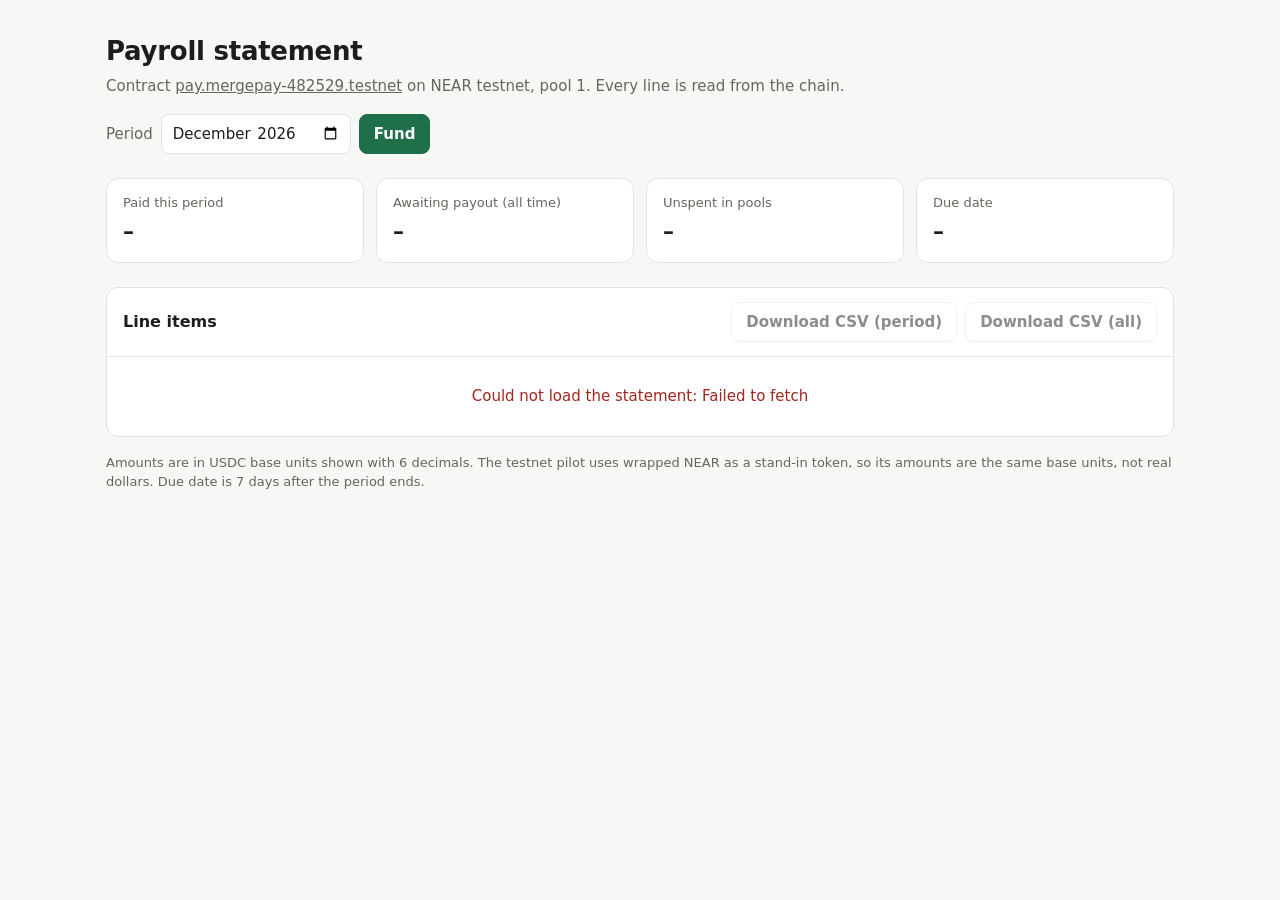
==== docs/index.html @ 10b09b93 "feat: payroll statement page and bookkeeper CSV export Static page in docs/ reads contract events (N" ====
<!doctype html>
<html lang="en">
<head>
<meta charset="utf-8">
<meta name="viewport" content="width=device-width, initial-scale=1">
<title>MergePay Statement</title>
<meta name="description" content="Payroll statement for MergePay on NEAR: every funding, award, payout and refund, read from the chain.">
<style>
  :root {
    --bg: #f7f7f5; --surface: #ffffff; --text: #1d1d1b; --muted: #66665f; --line: #e3e3de;
    --accent: #1f6f4a; --accent-ink: #ffffff; --paid: #1f6f4a; --pending: #8a5a00; --funded: #2b5ea7; --refunded: #6b4fa0;
    --paid-bg: #e4f2ea; --pending-bg: #fbf0d9; --funded-bg: #e3ecf8; --refunded-bg: #eee8f7; --error: #a3261d;
  }
  @media (prefers-color-scheme: dark) {
    :root:not([data-theme="light"]) {
      --bg: #141413; --surface: #1d1d1b; --text: #ededea; --muted: #a3a39b; --line: #33332f;
      --accent: #5cc08d; --accent-ink: #0d1f15; --paid: #6fd19d; --pending: #f0c060; --funded: #84aef0; --refunded: #b9a1e6;
      --paid-bg: #183026; --pending-bg: #352a12; --funded-bg: #1a2638; --refunded-bg: #29213a; --error: #f08a80;
    }
  }
  * { box-sizing: border-box; }
  body { margin: 0; background: var(--bg); color: var(--text); font: 15px/1.5 system-ui, -apple-system, "Segoe UI", sans-serif; }
  main { max-width: 1100px; margin: 0 auto; padding: 32px 16px 64px; }
  header { display: flex; flex-wrap: wrap; gap: 16px; align-items: flex-end; justify-content: space-between; margin-bottom: 24px; }
  h1 { font-size: 26px; margin: 0 0 4px; letter-spacing: -0.01em; }
  .sub { color: var(--muted); margin: 0; overflow-wrap: anywhere; }
  .sub a { color: inherit; }
  .controls { display: flex; flex-wrap: wrap; gap: 8px; align-items: center; }
  label.period { display: flex; gap: 8px; align-items: center; color: var(--muted); }
  input[type="month"] { font: inherit; padding: 7px 10px; border: 1px solid var(--line); border-radius: 8px; background: var(--surface); color: var(--text); }
  button { font: inherit; font-weight: 600; padding: 8px 14px; border-radius: 8px; border: 1px solid var(--line); background: var(--surface); color: var(--text); cursor: pointer; }
  button.primary { background: var(--accent); color: var(--accent-ink); border-color: var(--accent); }
  button:disabled { opacity: 0.5; cursor: default; }
  button:focus-visible, input:focus-visible, a:focus-visible { outline: 2px solid var(--accent); outline-offset: 2px; }
  .tiles { display: grid; grid-template-columns: repeat(auto-fit, minmax(170px, 1fr)); gap: 12px; margin-bottom: 24px; }
  .tile { background: var(--surface); border: 1px solid var(--line); border-radius: 12px; padding: 14px 16px; }
  .tile .k { color: var(--muted); font-size: 13px; }
  .tile .v { font-size: 22px; font-weight: 650; font-variant-numeric: tabular-nums; margin-top: 2px; overflow-wrap: anywhere; }
  .tile .v small { font-size: 13px; font-weight: 500; color: var(--muted); }
  .card { background: var(--surface); border: 1px solid var(--line); border-radius: 12px; overflow: hidden; }
  .card-head { display: flex; flex-wrap: wrap; gap: 8px; justify-content: space-between; align-items: center; padding: 14px 16px; border-bottom: 1px solid var(--line); }
  .card-head h2 { font-size: 16px; margin: 0; }
  .scroll { overflow-x: auto; }
  table { width: 100%; border-collapse: collapse; font-variant-numeric: tabular-nums; }
  th, td { text-align: left; padding: 10px 16px; border-bottom: 1px solid var(--line); white-space: nowrap; }
  th { font-size: 12px; text-transform: uppercase; letter-spacing: 0.04em; color: var(--muted); font-weight: 600; }
  td.num, th.num { text-align: right; }
  tbody tr:last-child td { border-bottom: 0; }
  tfoot td { font-weight: 650; border-top: 1px solid var(--line); border-bottom: 0; }
  td a { color: var(--text); }
  .badge { display: inline-block; padding: 2px 10px; border-radius: 999px; font-size: 12px; font-weight: 650; }
  .Paid { color: var(--paid); background: var(--paid-bg); }
  .Pending { color: var(--pending); background: var(--pending-bg); }
  .Funded { color: var(--funded); background: var(--funded-bg); }
  .Refunded { color: var(--refunded); background: var(--refunded-bg); }
  .empty, .status { padding: 28px 16px; color: var(--muted); text-align: center; }
  .status.error { color: var(--error); }
  .note { color: var(--muted); font-size: 13px; margin-top: 16px; }
  dialog { border: 1px solid var(--line); border-radius: 12px; background: var(--surface); color: var(--text); max-width: 640px; width: calc(100% - 32px); padding: 20px; }
  dialog::backdrop { background: rgb(0 0 0 / 0.4); }
  dialog h2 { margin-top: 0; font-size: 18px; }
  pre { background: var(--bg); border: 1px solid var(--line); border-radius: 8px; padding: 12px; overflow-x: auto; font-size: 13px; white-space: pre-wrap; word-break: break-all; }
  .sr-only { position: absolute; width: 1px; height: 1px; overflow: hidden; clip: rect(0 0 0 0); white-space: nowrap; }
</style>
</head>
<body>
<main>
  <header>
    <div>
      <h1>Payroll statement</h1>
      <p class="sub">Contract <a id="contract-link" href="#"></a> on NEAR <span id="network"></span><span id="pool-note"></span>. Every line is read from the chain.</p>
    </div>
    <div class="controls">
      <label class="period">Period <input type="month" id="period" required></label>
      <button class="primary" id="fund" type="button">Fund</button>
    </div>
  </header>

  <section class="tiles" aria-label="Totals for the period">
    <div class="tile"><div class="k">Paid this period</div><div class="v" id="t-paid">–</div></div>
    <div class="tile"><div class="k">Awaiting payout (all time)</div><div class="v" id="t-pending">–</div></div>
    <div class="tile"><div class="k">Unspent in pools</div><div class="v" id="t-pools">–</div></div>
    <div class="tile"><div class="k">Due date</div><div class="v" id="t-due">–</div></div>
  </section>

  <section class="card" aria-labelledby="lines-title">
    <div class="card-head">
      <h2 id="lines-title">Line items</h2>
      <div class="controls">
        <button id="csv-period" type="button" disabled>Download CSV (period)</button>
        <button id="csv-all" type="button" disabled>Download CSV (all)</button>
      </div>
    </div>
    <div id="status" class="status" role="status" aria-live="polite">Loading…</div>
    <div class="scroll"><table id="table" hidden>
      <thead><tr>
        <th>Date (UTC)</th><th>Pull request</th><th>Contributor</th><th>Label</th>
        <th class="num">Rate (USD)</th><th class="num">Amount (USDC)</th><th>Status</th><th>Transaction</th>
      </tr></thead>
      <tbody id="rows"></tbody>
      <tfoot><tr><td colspan="5">Total paid in period</td><td class="num" id="foot-total"></td><td colspan="2"></td></tr></tfoot>
    </table></div>
  </section>

  <p class="note">Amounts are in USDC base units shown with 6 decimals. The testnet pilot uses wrapped NEAR as a stand-in token,
    so its amounts are the same base units, not real dollars. Due date is 7 days after the period ends.</p>
</main>

<dialog id="fund-dialog" aria-labelledby="fund-title">
  <h2 id="fund-title">Fund a pool</h2>
  <p>Send USDC to the contract with the pool id as the message. Paying from another chain or token through 1Click is not built yet.</p>
  <pre id="fund-cmd"></pre>
  <p class="note">To open a new pool for another repository, put the pool terms JSON in <code>msg</code> instead of the pool id. See the README.</p>
  <form method="dialog"><button type="submit">Close</button></form>
</dialog>

<script type="module">
import { buildRows, eventsFromOutcomes, formatAmount, statement, toCsv } from './ledger.mjs';

const params = new URLSearchParams(location.search);
const contract = params.get('contract') || 'pay.mergepay-482529.testnet';
const network = contract.endsWith('.testnet') ? 'testnet' : 'mainnet';
const API = network === 'testnet' ? 'https://api-testnet.nearblocks.io/v3' : 'https://api.nearblocks.io/v3';
const RPC = network === 'testnet' ? 'https://rpc.testnet.near.org' : 'https://rpc.mainnet.near.org';
const EXPLORER = network === 'testnet' ? 'https://testnet.nearblocks.io/txns/' : 'https://nearblocks.io/txns/';
const USDC = network === 'testnet' ? 'wrap.testnet' : '17208628f84f5d6ad33f0da3bbbeb27ffcb398eac501a31bd6ad2011e36133a1';
const FINAL_AFTER_MS = 10 * 60 * 1000; // a transaction this old is final and fully indexed, so it is safe to cache
const DEMO = 'pay.mergepay-482529.testnet';
// Pool 0 on the demo contract was a smoke test with made-up GitHub ids that belong to unrelated real people.
const poolFilter = (params.get('pools') ?? (contract === DEMO ? '1' : '')).split(',').filter(Boolean).map(Number);
const inPools = (e) => poolFilter.length === 0 || !('pool_id' in e.data) || poolFilter.includes(e.data.pool_id);

const $ = (id) => document.getElementById(id);
const cache = {
  get(k) { try { return JSON.parse(localStorage.getItem(k)); } catch { return null; } },
  set(k, v) { try { localStorage.setItem(k, JSON.stringify(v)); } catch { /* storage full or blocked: just refetch next time */ } },
};
const sleep = (ms) => new Promise((r) => setTimeout(r, ms));
const say = (text, isError = false) => { $('status').hidden = false; $('status').textContent = text; $('status').classList.toggle('error', isError); };

async function getJson(url, tries = 6) {
  for (let i = 0; i < tries; i++) {
    const res = await fetch(url);
    if (res.status === 429) { say(`The block explorer is rate limiting us, waiting… (${i + 1}/${tries})`); await sleep(12000); continue; }
    if (!res.ok) throw new Error(`${url} returned ${res.status}`);
    return res.json();
  }
  throw new Error('The block explorer kept rate limiting. Try again in a minute.');
}

// The explorer only lists which transactions touched the contract (one call per 100 receipts, it rate limits hard);
// the logs come from NEAR RPC, which finds a transaction by hash alone.
async function receiptIndex() {
  const txs = new Map(); // hash -> earliest block timestamp
  const times = {}; // receipt id -> block timestamp
  let next = '';
  do {
    say('Listing contract activity…');
    const page = await getJson(`${API}/accounts/${contract}/receipts?limit=100${next ? `&next=${encodeURIComponent(next)}` : ''}`);
    for (const r of page.data ?? []) {
      const ts = r.block?.block_timestamp ?? r.included_in_block_timestamp;
      times[r.receipt_id] = ts;
      if (!txs.has(r.transaction_hash) || BigInt(ts) < BigInt(txs.get(r.transaction_hash))) txs.set(r.transaction_hash, ts);
    }
    next = page.meta?.next_page ?? '';
  } while (next);
  return { txs, times };
}

async function rpc(method, params) {
  const res = await fetch(RPC, { method: 'POST', headers: { 'Content-Type': 'application/json' },
    body: JSON.stringify({ jsonrpc: '2.0', id: 1, method, params }) }).then((r) => r.json());
  if (res.error) throw new Error(`RPC ${method}: ${res.error.cause?.name ?? res.error.message}`);
  return res.result;
}

async function loadEvents() {
  const { txs, times } = await receiptIndex();
  const events = [];
  let done = 0;
  // a few at a time keeps public RPC happy
  const work = [...txs];
  const worker = async () => {
    for (let item = work.shift(); item; item = work.shift()) {
      const [hash, ts] = item;
      const key = `mergepay:${network}:tx:${hash}`;
      let found = cache.get(key);
      if (!found) {
        const tx = await rpc('tx', { tx_hash: hash, sender_account_id: contract, wait_until: 'FINAL' });
        found = eventsFromOutcomes(tx.receipts_outcome, contract, hash, times, ts);
        if (Date.now() - Number(BigInt(ts) / 1_000_000n) > FINAL_AFTER_MS) cache.set(key, found);
      }
      events.push(...found);
      say(`Reading transactions… ${++done} of ${txs.size}`);
    }
  };
  await Promise.all([worker(), worker(), worker(), worker()]);
  return events;
}

async function github(path) {
  const key = `mergepay:gh:${path}`;
  const hit = cache.get(key);
  if (hit) return hit;
  const res = await fetch(`https://api.github.com${path}`);
  if (!res.ok) return null; // unauthenticated limit is 60 an hour; names just fall back to ids
  const body = await res.json();
  cache.set(key, body);
  return body;
}

async function githubNames(events) {
  const names = { repos: {}, users: {}, labels: {} };
  const poolRepo = {};
  for (const e of events) if (e.event === 'funded' && e.data.terms) poolRepo[e.data.pool_id] = String(e.data.terms.repo_id);
  for (const id of new Set(Object.values(poolRepo))) {
    const repo = await github(`/repositories/${id}`);
    if (repo) names.repos[id] = repo.full_name;
  }
  for (const e of events.filter((x) => x.event === 'award')) {
    const { pool_id, pr, github_id } = e.data;
    if (!(github_id in names.users)) {
      const user = await github(`/user/${github_id}`);
      if (user) names.users[github_id] = user.login;
    }
    const repo = names.repos[poolRepo[pool_id]];
    if (repo) {
      const issue = await github(`/repos/${repo}/issues/${pr}`);
      const label = issue?.labels?.map((l) => l.name).find((n) => n.startsWith('pay:'));
      if (label) names.labels[`${pool_id}:${pr}`] = label;
    }
  }
  return names;
}

async function unspentInPools(events) {
  const ids = [...new Set(events.filter((e) => e.event === 'funded').map((e) => e.data.pool_id))];
  let total = 0n;
  for (const pool_id of ids) {
    const res = await rpc('query', { request_type: 'call_function', finality: 'final', account_id: contract,
      method_name: 'get_pool', args_base64: btoa(JSON.stringify({ pool_id })) });
    const pool = JSON.parse(new TextDecoder().decode(new Uint8Array(res.result)));
    if (pool) total += BigInt(pool.balance);
  }
  return total;
}

function cellLink(href, text) {
  const td = document.createElement('td');
  if (href) { const a = document.createElement('a'); a.href = href; a.textContent = text; a.rel = 'noopener'; a.target = '_blank'; td.append(a); }
  else td.textContent = text;
  return td;
}
function cell(text, cls) { const td = document.createElement('td'); td.textContent = text; if (cls) td.className = cls; return td; }

function download(name, rows) {
  const blob = new Blob(['﻿', toCsv(rows)], { type: 'text/csv;charset=utf-8' }); // BOM so Excel reads UTF-8
  const a = Object.assign(document.createElement('a'), { href: URL.createObjectURL(blob), download: name });
  a.click();
  setTimeout(() => URL.revokeObjectURL(a.href), 1000);
}

function render(rows, period) {
  const { lines, totalPaid } = statement(rows, period);
  const pending = rows.filter((r) => r.status === 'Pending').reduce((s, r) => s + BigInt(r.amount_usdc.replace('.', '')), 0n);
  $('t-paid').textContent = totalPaid;
  $('t-pending').textContent = formatAmount(pending);
  $('foot-total').textContent = totalPaid;
  const [y, m] = period.split('-').map(Number);
  $('t-due').textContent = new Date(Date.UTC(y, m, 7)).toISOString().slice(0, 10);

  const body = $('rows');
  body.replaceChildren();
  for (const r of [...lines].reverse()) {
    const tr = document.createElement('tr');
    const status = document.createElement('td');
    status.append(Object.assign(document.createElement('span'), { className: `badge ${r.status}`, textContent: r.status }));
    const lastTx = r.explorer_url.split('/').pop();
    tr.append(
      cell(r.date_utc.replace('T', ' ').replace('Z', '')),
      cellLink(r.pr_url, r.pr_number ? `${r.repo} #${r.pr_number}` : r.repo || '–'),
      cellLink(r.contributor_github ? `https://github.com/${r.contributor_github}` : '', r.contributor_github || r.contributor_near_account || '–'),
      cell(r.label || '–'),
      cell(r.rate_usd || '–', 'num'),
      cell(r.amount_usdc, 'num'),
      status,
      cellLink(r.explorer_url, `${lastTx.slice(0, 8)}…`),
    );
    body.append(tr);
  }
  $('table').hidden = lines.length === 0;
  if (lines.length === 0) say('No payments in this period.'); else $('status').hidden = true;
  $('csv-period').onclick = () => download(`mergepay-${period}.csv`, lines);
  $('csv-all').onclick = () => download('mergepay-all.csv', rows);
  $('csv-period').disabled = $('csv-all').disabled = false;
}

$('contract-link').textContent = contract;
$('contract-link').href = `${EXPLORER.replace('/txns/', '/address/')}${contract}`;
$('network').textContent = network;
if (poolFilter.length) $('pool-note').textContent = `, pool ${poolFilter.join(', ')}`;
$('period').value = params.get('period') || new Date().toISOString().slice(0, 7);

let rows = [];
let pools = [];
$('period').addEventListener('change', () => {
  if (!/^\d{4}-\d{2}$/.test($('period').value)) return;
  const url = new URL(location.href);
  url.searchParams.set('period', $('period').value);
  history.replaceState(null, '', url);
  render(rows, $('period').value);
});
$('fund').addEventListener('click', () => {
  const pool = pools.at(-1) ?? 0;
  $('fund-cmd').textContent = `near contract call-function as-transaction ${USDC} ft_transfer_call \\
  json-args '{"receiver_id":"${contract}","amount":"<base units>","msg":"${pool}"}' \\
  prepaid-gas '100 Tgas' attached-deposit '1 yoctoNEAR' \\
  sign-as <your account> network-config ${network} sign-with-keychain send`;
  $('fund-dialog').showModal();
});

try {
  const events = (await loadEvents()).filter(inPools);
  pools = [...new Set(events.filter((e) => e.event === 'funded').map((e) => e.data.pool_id))].sort((a, b) => a - b);
  say('Looking up GitHub names…');
  rows = buildRows(events, { explorer: EXPLORER, names: await githubNames(events) });
  render(rows, $('period').value);
  $('t-pools').textContent = formatAmount(await unspentInPools(events));
} catch (err) {
  say(`Could not load the statement: ${err.message}`, true);
}
</script>
</body>
</html>
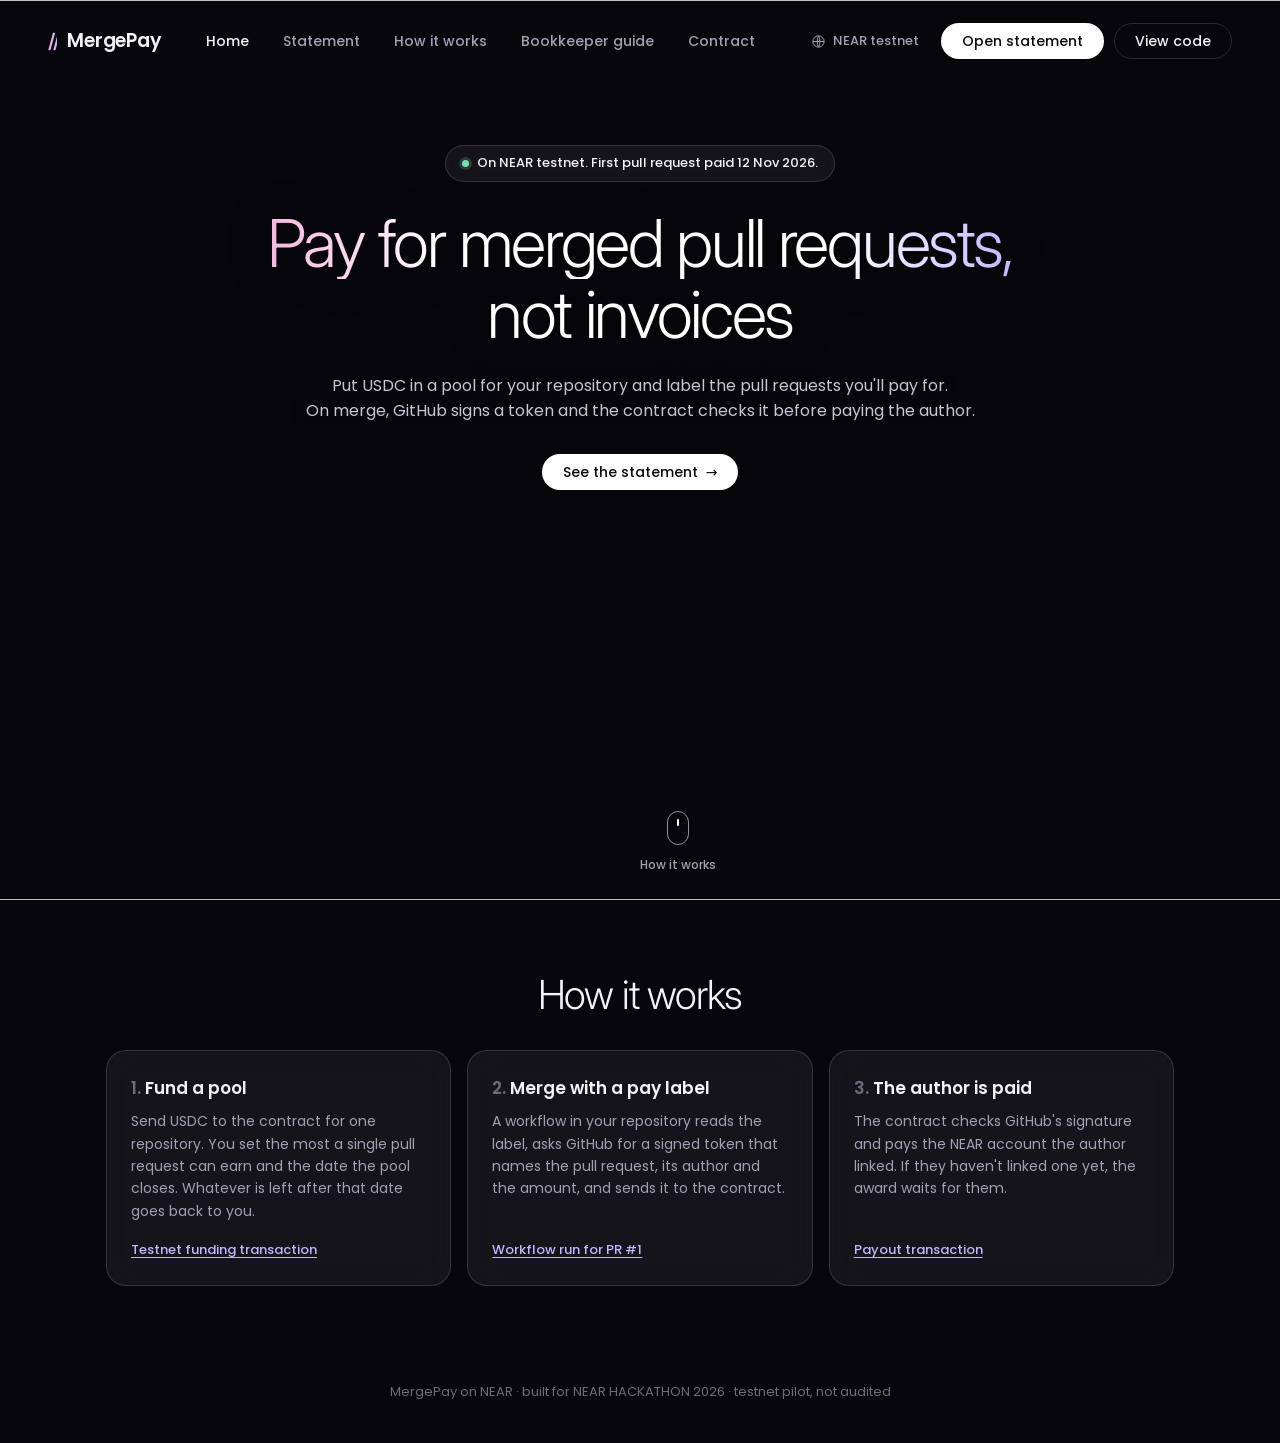
==== commit 6864877a: "feat: landing page and night-globe design across the site New landing hero (spinning globe video ove" ====
--- a/docs/index.html
+++ b/docs/index.html
@@ -3,332 +3,134 @@
 <head>
 <meta charset="utf-8">
 <meta name="viewport" content="width=device-width, initial-scale=1">
-<title>MergePay Statement</title>
-<meta name="description" content="Payroll statement for MergePay on NEAR: every funding, award, payout and refund, read from the chain.">
+<title>MergePay on NEAR</title>
+<meta name="description" content="Pay developers for every merged pull request. GitHub signs the merge, a NEAR contract checks the signature and releases USDC.">
+<link rel="preconnect" href="https://fonts.googleapis.com">
+<link rel="preconnect" href="https://fonts.gstatic.com" crossorigin>
+<link href="https://fonts.googleapis.com/css2?family=Inter:opsz,wght@14..32,300..600&family=Poppins:wght@400;500;600&display=swap" rel="stylesheet">
+<link rel="preload" as="image" href="https://d2ol7oe51mr4n9.cloudfront.net/user_38xzZboKViGWJOttwIXH07lWA1P/f1631235-0a76-464d-8f1d-2c4b48a997d5.jpg">
+<link rel="stylesheet" href="site.css">
 <style>
-  :root {
-    --bg: #f7f7f5; --surface: #ffffff; --text: #1d1d1b; --muted: #66665f; --line: #e3e3de;
-    --accent: #1f6f4a; --accent-ink: #ffffff; --paid: #1f6f4a; --pending: #8a5a00; --funded: #2b5ea7; --refunded: #6b4fa0;
-    --paid-bg: #e4f2ea; --pending-bg: #fbf0d9; --funded-bg: #e3ecf8; --refunded-bg: #eee8f7; --error: #a3261d;
+  .hero { position: relative; min-height: 100svh; overflow: hidden; display: flex; flex-direction: column; isolation: isolate; }
+
+  /* Both media layers sit on one plate with the source's aspect ratio, sized to cover the hero and
+     anchored to the bottom, so the still, the video and the tags always share geometry. */
+  .plate { position: absolute; z-index: -1; left: 50%; bottom: 0; transform: translateX(-50%);
+    width: max(100vw, calc(100svh * 1672 / 941)); aspect-ratio: 1672 / 941; }
+  .plate img, .plate video { position: absolute; inset: 0; width: 100%; height: 100%; object-fit: fill; display: block; }
+  .plate video { opacity: 0; transition: opacity 1.2s ease; }
+  .plate video.ready { opacity: 1; }
+  @media (min-aspect-ratio: 21 / 9) {
+    .plate { -webkit-mask-image: linear-gradient(90deg, transparent, #000 12%, #000 88%, transparent);
+      mask-image: linear-gradient(90deg, transparent, #000 12%, #000 88%, transparent); }
   }
-  @media (prefers-color-scheme: dark) {
-    :root:not([data-theme="light"]) {
-      --bg: #141413; --surface: #1d1d1b; --text: #ededea; --muted: #a3a39b; --line: #33332f;
-      --accent: #5cc08d; --accent-ink: #0d1f15; --paid: #6fd19d; --pending: #f0c060; --funded: #84aef0; --refunded: #b9a1e6;
-      --paid-bg: #183026; --pending-bg: #352a12; --funded-bg: #1a2638; --refunded-bg: #29213a; --error: #f08a80;
-    }
+  @media (max-width: 640px) {
+    .plate { -webkit-mask-image: linear-gradient(180deg, transparent 18%, #000 42%);
+      mask-image: linear-gradient(180deg, transparent 18%, #000 42%); }
   }
-  * { box-sizing: border-box; }
-  body { margin: 0; background: var(--bg); color: var(--text); font: 15px/1.5 system-ui, -apple-system, "Segoe UI", sans-serif; }
-  main { max-width: 1100px; margin: 0 auto; padding: 32px 16px 64px; }
-  header { display: flex; flex-wrap: wrap; gap: 16px; align-items: flex-end; justify-content: space-between; margin-bottom: 24px; }
-  h1 { font-size: 26px; margin: 0 0 4px; letter-spacing: -0.01em; }
-  .sub { color: var(--muted); margin: 0; overflow-wrap: anywhere; }
-  .sub a { color: inherit; }
-  .controls { display: flex; flex-wrap: wrap; gap: 8px; align-items: center; }
-  label.period { display: flex; gap: 8px; align-items: center; color: var(--muted); }
-  input[type="month"] { font: inherit; padding: 7px 10px; border: 1px solid var(--line); border-radius: 8px; background: var(--surface); color: var(--text); }
-  button { font: inherit; font-weight: 600; padding: 8px 14px; border-radius: 8px; border: 1px solid var(--line); background: var(--surface); color: var(--text); cursor: pointer; }
-  button.primary { background: var(--accent); color: var(--accent-ink); border-color: var(--accent); }
-  button:disabled { opacity: 0.5; cursor: default; }
-  button:focus-visible, input:focus-visible, a:focus-visible { outline: 2px solid var(--accent); outline-offset: 2px; }
-  .tiles { display: grid; grid-template-columns: repeat(auto-fit, minmax(170px, 1fr)); gap: 12px; margin-bottom: 24px; }
-  .tile { background: var(--surface); border: 1px solid var(--line); border-radius: 12px; padding: 14px 16px; }
-  .tile .k { color: var(--muted); font-size: 13px; }
-  .tile .v { font-size: 22px; font-weight: 650; font-variant-numeric: tabular-nums; margin-top: 2px; overflow-wrap: anywhere; }
-  .tile .v small { font-size: 13px; font-weight: 500; color: var(--muted); }
-  .card { background: var(--surface); border: 1px solid var(--line); border-radius: 12px; overflow: hidden; }
-  .card-head { display: flex; flex-wrap: wrap; gap: 8px; justify-content: space-between; align-items: center; padding: 14px 16px; border-bottom: 1px solid var(--line); }
-  .card-head h2 { font-size: 16px; margin: 0; }
-  .scroll { overflow-x: auto; }
-  table { width: 100%; border-collapse: collapse; font-variant-numeric: tabular-nums; }
-  th, td { text-align: left; padding: 10px 16px; border-bottom: 1px solid var(--line); white-space: nowrap; }
-  th { font-size: 12px; text-transform: uppercase; letter-spacing: 0.04em; color: var(--muted); font-weight: 600; }
-  td.num, th.num { text-align: right; }
-  tbody tr:last-child td { border-bottom: 0; }
-  tfoot td { font-weight: 650; border-top: 1px solid var(--line); border-bottom: 0; }
-  td a { color: var(--text); }
-  .badge { display: inline-block; padding: 2px 10px; border-radius: 999px; font-size: 12px; font-weight: 650; }
-  .Paid { color: var(--paid); background: var(--paid-bg); }
-  .Pending { color: var(--pending); background: var(--pending-bg); }
-  .Funded { color: var(--funded); background: var(--funded-bg); }
-  .Refunded { color: var(--refunded); background: var(--refunded-bg); }
-  .empty, .status { padding: 28px 16px; color: var(--muted); text-align: center; }
-  .status.error { color: var(--error); }
-  .note { color: var(--muted); font-size: 13px; margin-top: 16px; }
-  dialog { border: 1px solid var(--line); border-radius: 12px; background: var(--surface); color: var(--text); max-width: 640px; width: calc(100% - 32px); padding: 20px; }
-  dialog::backdrop { background: rgb(0 0 0 / 0.4); }
-  dialog h2 { margin-top: 0; font-size: 18px; }
-  pre { background: var(--bg); border: 1px solid var(--line); border-radius: 8px; padding: 12px; overflow-x: auto; font-size: 13px; white-space: pre-wrap; word-break: break-all; }
-  .sr-only { position: absolute; width: 1px; height: 1px; overflow: hidden; clip: rect(0 0 0 0); white-space: nowrap; }
+
+  .tag { position: absolute; display: flex; align-items: center; gap: 10px; padding: 7px 14px 7px 6px; border-radius: 999px; white-space: nowrap;
+    font-size: 12.5px; font-weight: 500; color: #e6e2f0; translate: -13px -50%; box-shadow: 0 10px 30px rgb(0 0 0 / 0.45); }
+  .tag i { width: 14px; height: 14px; border-radius: 50%; background: #fff; box-shadow: 0 0 0 4px rgb(255 255 255 / 0.15), 0 0 12px rgb(198 182 255 / 0.9); }
+  .tag-r { flex-direction: row-reverse; padding: 7px 6px 7px 14px; translate: calc(-100% + 13px) -50%; }
+
+  .center { flex: 1; display: flex; flex-direction: column; align-items: center; text-align: center; padding: clamp(28px, 7vh, 84px) 16px 0; }
+  .badge { display: inline-flex; align-items: center; gap: 8px; padding: 7px 16px; border-radius: 999px; font-size: 13px; font-weight: 500; color: var(--ink); margin-bottom: 26px; }
+  .badge .live { width: 7px; height: 7px; border-radius: 50%; background: var(--paid); box-shadow: 0 0 0 3px rgb(123 224 174 / 0.2); }
+  .lede { max-width: 780px; margin: 22px 0 30px; color: #c9c4d6; font-size: 16px; text-shadow: 0 1px 14px rgb(0 0 0 / 0.9), 0 0 4px rgb(0 0 0 / 0.8); }
+  .display { text-shadow: none; filter: drop-shadow(0 2px 18px rgb(0 0 0 / 0.55)); }
+  .lede span { display: block; }
+
+  .scroll-hint { position: absolute; left: 50%; bottom: 26px; transform: translateX(-50%); display: flex; flex-direction: column; align-items: center; gap: 10px; text-decoration: none; color: var(--muted); font-size: 12px; font-weight: 500; }
+  .scroll-hint:hover { color: var(--ink); }
+  .mouse { width: 22px; height: 34px; border: 1.5px solid rgb(255 255 255 / 0.55); border-radius: 12px; position: relative; }
+  .mouse::after { content: ""; position: absolute; left: 50%; top: 7px; width: 2px; height: 7px; margin-left: -1px; border-radius: 2px; background: #fff; }
+
+  /* Entrance: everything rises in over about 1.6s */
+  .rise { animation: rise 0.9s var(--ease) both; }
+  @keyframes rise { from { opacity: 0; transform: translateY(18px); } to { opacity: 1; transform: none; } }
+  .d1 { animation-delay: 0.1s; } .d2 { animation-delay: 0.25s; } .d3 { animation-delay: 0.4s; } .d4 { animation-delay: 0.55s; }
+  .d5 { animation-delay: 0.7s; } .d6 { animation-delay: 0.85s; } .d7 { animation-delay: 1s; }
+
+  .how { max-width: 1100px; margin: 0 auto; padding: 72px 16px 96px; }
+  .how h2 { font: 300 clamp(28px, 3.4vw, 40px)/1.15 var(--display); font-variation-settings: "opsz" 32; letter-spacing: -0.03em; margin: 0 0 32px; text-align: center; }
+  .steps { display: grid; grid-template-columns: repeat(auto-fit, minmax(240px, 1fr)); gap: 16px; list-style: none; margin: 0; padding: 0; }
+  .steps li { border-radius: 20px; padding: 24px; }
+  .steps { counter-reset: step; }
+  .steps li { display: flex; flex-direction: column; }
+  .steps h3 { font-size: 17px; font-weight: 600; margin: 0 0 8px; }
+  .steps h3::before { counter-increment: step; content: counter(step) ". "; color: var(--faint); }
+  .steps p { margin: 0 0 18px; color: var(--muted); font-size: 14px; flex: 1; }
+  .steps a { font-size: 13px; font-weight: 500; color: var(--lilac); text-underline-offset: 3px; }
+  footer { text-align: center; color: var(--faint); font-size: 13px; padding: 0 16px 40px; }
+
+  @media (max-width: 640px) { .lede span { display: inline; } }
+  /* the plate is cropped at the sides on narrower screens, which would cut the tags off */
+  @media (max-aspect-ratio: 3 / 2) { .tag { display: none; } }
+  @media (prefers-reduced-motion: reduce) { .rise { animation: none; } .plate video { display: none; } }
 </style>
 </head>
 <body>
-<main>
-  <header>
-    <div>
-      <h1>Payroll statement</h1>
-      <p class="sub">Contract <a id="contract-link" href="#"></a> on NEAR <span id="network"></span><span id="pool-note"></span>. Every line is read from the chain.</p>
+<section class="hero">
+  <div class="plate" aria-hidden="true">
+    <img src="https://d2ol7oe51mr4n9.cloudfront.net/user_38xzZboKViGWJOttwIXH07lWA1P/f1631235-0a76-464d-8f1d-2c4b48a997d5.jpg" alt="" width="1672" height="941" fetchpriority="high">
+    <video id="globe-video" muted loop playsinline preload="auto"></video>
+    <!-- tags hang off the light-line nodes in the artwork (plate percentages) and quote the real testnet run -->
+    <span class="tag glass rise d6" style="left:12.7%;top:43.9%"><i></i>PR #1 merged with pay:small</span>
+    <span class="tag tag-r glass rise d7" style="left:92%;top:45%"><i></i>Signature checked on-chain, 20 TGas</span>
+  </div>
+
+  <nav class="nav rise" aria-label="Main">
+    <a class="brand" href="./"><span class="brand-mark" aria-hidden="true">//</span>MergePay</a>
+    <ul class="nav-links">
+      <li><a href="./" aria-current="page">Home</a></li>
+      <li><a href="statement.html">Statement</a></li>
+      <li><a href="#how">How it works</a></li>
+      <li><a href="https://github.com/Mohamed-Aaftaab/MergePay#for-the-bookkeeper">Bookkeeper guide</a></li>
+      <li><a href="https://testnet.nearblocks.io/address/pay.mergepay-482529.testnet">Contract</a></li>
+    </ul>
+    <div class="nav-end">
+      <span class="chip-net"><svg viewBox="0 0 24 24" fill="none" stroke="currentColor" stroke-width="1.6" aria-hidden="true"><circle cx="12" cy="12" r="9"/><path d="M3 12h18M12 3c2.8 3 2.8 15 0 18M12 3c-2.8 3-2.8 15 0 18"/></svg>NEAR testnet</span>
+      <a class="pill pill-white" href="statement.html">Open statement</a>
+      <a class="pill pill-outline" href="https://github.com/Mohamed-Aaftaab/MergePay">View code</a>
     </div>
-    <div class="controls">
-      <label class="period">Period <input type="month" id="period" required></label>
-      <button class="primary" id="fund" type="button">Fund</button>
-    </div>
-  </header>
+  </nav>
 
-  <section class="tiles" aria-label="Totals for the period">
-    <div class="tile"><div class="k">Paid this period</div><div class="v" id="t-paid">–</div></div>
-    <div class="tile"><div class="k">Awaiting payout (all time)</div><div class="v" id="t-pending">–</div></div>
-    <div class="tile"><div class="k">Unspent in pools</div><div class="v" id="t-pools">–</div></div>
-    <div class="tile"><div class="k">Due date</div><div class="v" id="t-due">–</div></div>
-  </section>
+  <div class="center">
+    <span class="badge glass rise d1"><b class="live" aria-hidden="true"></b> On NEAR testnet. First pull request paid 12 Nov 2026.</span>
+    <h1 class="display">
+      <span class="line rise d2">Pay for merged pull requests,</span>
+      <span class="line rise d3">not invoices</span>
+    </h1>
+    <p class="lede rise d4"><span>Put USDC in a pool for your repository and label the pull requests you'll pay for.</span>
+      <span>On merge, GitHub signs a token and the contract checks it before paying the author.</span></p>
+    <a class="pill pill-white rise d5" href="statement.html">See the statement <span aria-hidden="true">→</span></a>
+  </div>
 
-  <section class="card" aria-labelledby="lines-title">
-    <div class="card-head">
-      <h2 id="lines-title">Line items</h2>
-      <div class="controls">
-        <button id="csv-period" type="button" disabled>Download CSV (period)</button>
-        <button id="csv-all" type="button" disabled>Download CSV (all)</button>
-      </div>
-    </div>
-    <div id="status" class="status" role="status" aria-live="polite">Loading…</div>
-    <div class="scroll"><table id="table" hidden>
-      <thead><tr>
-        <th>Date (UTC)</th><th>Pull request</th><th>Contributor</th><th>Label</th>
-        <th class="num">Rate (USD)</th><th class="num">Amount (USDC)</th><th>Status</th><th>Transaction</th>
-      </tr></thead>
-      <tbody id="rows"></tbody>
-      <tfoot><tr><td colspan="5">Total paid in period</td><td class="num" id="foot-total"></td><td colspan="2"></td></tr></tfoot>
-    </table></div>
-  </section>
+  <a class="scroll-hint rise d7" href="#how"><span class="mouse" aria-hidden="true"></span><span>How it works</span></a>
+</section>
 
-  <p class="note">Amounts are in USDC base units shown with 6 decimals. The testnet pilot uses wrapped NEAR as a stand-in token,
-    so its amounts are the same base units, not real dollars. Due date is 7 days after the period ends.</p>
-</main>
+<section class="how" id="how" aria-labelledby="how-title">
+  <h2 id="how-title">How it works</h2>
+  <ol class="steps">
+    <li class="glass"><h3>Fund a pool</h3><p>Send USDC to the contract for one repository. You set the most a single pull request can earn and the date the pool closes. Whatever is left after that date goes back to you.</p>
+      <a href="https://testnet.nearblocks.io/txns/ERE53i77N9xxnMEUoBXT7JMfT8DqbgsdCdKgFdDhdkvT">Testnet funding transaction</a></li>
+    <li class="glass"><h3>Merge with a pay label</h3><p>A workflow in your repository reads the label, asks GitHub for a signed token that names the pull request, its author and the amount, and sends it to the contract.</p>
+      <a href="https://github.com/Mohamed-Aaftaab/MergePay/actions/runs/43211106314">Workflow run for PR #1</a></li>
+    <li class="glass"><h3>The author is paid</h3><p>The contract checks GitHub's signature and pays the NEAR account the author linked. If they haven't linked one yet, the award waits for them.</p>
+      <a href="https://testnet.nearblocks.io/txns/fLg1irrCa4L5zJ93bJ9DYWuoxwfjMnSVtQCdGhUNGWz">Payout transaction</a></li>
+  </ol>
+</section>
+<footer>MergePay on NEAR · built for NEAR HACKATHON 2026 · testnet pilot, not audited</footer>
 
-<dialog id="fund-dialog" aria-labelledby="fund-title">
-  <h2 id="fund-title">Fund a pool</h2>
-  <p>Send USDC to the contract with the pool id as the message. Paying from another chain or token through 1Click is not built yet.</p>
-  <pre id="fund-cmd"></pre>
-  <p class="note">To open a new pool for another repository, put the pool terms JSON in <code>msg</code> instead of the pool id. See the README.</p>
-  <form method="dialog"><button type="submit">Close</button></form>
-</dialog>
-
-<script type="module">
-import { buildRows, eventsFromOutcomes, formatAmount, statement, toCsv } from './ledger.mjs';
-
-const params = new URLSearchParams(location.search);
-const contract = params.get('contract') || 'pay.mergepay-482529.testnet';
-const network = contract.endsWith('.testnet') ? 'testnet' : 'mainnet';
-const API = network === 'testnet' ? 'https://api-testnet.nearblocks.io/v3' : 'https://api.nearblocks.io/v3';
-const RPC = network === 'testnet' ? 'https://rpc.testnet.near.org' : 'https://rpc.mainnet.near.org';
-const EXPLORER = network === 'testnet' ? 'https://testnet.nearblocks.io/txns/' : 'https://nearblocks.io/txns/';
-const USDC = network === 'testnet' ? 'wrap.testnet' : '17208628f84f5d6ad33f0da3bbbeb27ffcb398eac501a31bd6ad2011e36133a1';
-const FINAL_AFTER_MS = 10 * 60 * 1000; // a transaction this old is final and fully indexed, so it is safe to cache
-const DEMO = 'pay.mergepay-482529.testnet';
-// Pool 0 on the demo contract was a smoke test with made-up GitHub ids that belong to unrelated real people.
-const poolFilter = (params.get('pools') ?? (contract === DEMO ? '1' : '')).split(',').filter(Boolean).map(Number);
-const inPools = (e) => poolFilter.length === 0 || !('pool_id' in e.data) || poolFilter.includes(e.data.pool_id);
-
-const $ = (id) => document.getElementById(id);
-const cache = {
-  get(k) { try { return JSON.parse(localStorage.getItem(k)); } catch { return null; } },
-  set(k, v) { try { localStorage.setItem(k, JSON.stringify(v)); } catch { /* storage full or blocked: just refetch next time */ } },
-};
-const sleep = (ms) => new Promise((r) => setTimeout(r, ms));
-const say = (text, isError = false) => { $('status').hidden = false; $('status').textContent = text; $('status').classList.toggle('error', isError); };
-
-async function getJson(url, tries = 6) {
-  for (let i = 0; i < tries; i++) {
-    const res = await fetch(url);
-    if (res.status === 429) { say(`The block explorer is rate limiting us, waiting… (${i + 1}/${tries})`); await sleep(12000); continue; }
-    if (!res.ok) throw new Error(`${url} returned ${res.status}`);
-    return res.json();
+<script>
+  // The globe spins only through the video; reduced motion keeps the still.
+  if (!matchMedia('(prefers-reduced-motion: reduce)').matches) {
+    const video = document.getElementById('globe-video');
+    video.addEventListener('playing', () => video.classList.add('ready'), { once: true });
+    video.src = 'https://d2ol7oe51mr4n9.cloudfront.net/user_38xzZboKViGWJOttwIXH07lWA1P/e71aea27-a808-4ae3-8231-a469d49285d4.mp4';
+    video.play().catch(() => { /* autoplay blocked: the still stays */ });
   }
-  throw new Error('The block explorer kept rate limiting. Try again in a minute.');
-}
-
-// The explorer only lists which transactions touched the contract (one call per 100 receipts, it rate limits hard);
-// the logs come from NEAR RPC, which finds a transaction by hash alone.
-async function receiptIndex() {
-  const txs = new Map(); // hash -> earliest block timestamp
-  const times = {}; // receipt id -> block timestamp
-  let next = '';
-  do {
-    say('Listing contract activity…');
-    const page = await getJson(`${API}/accounts/${contract}/receipts?limit=100${next ? `&next=${encodeURIComponent(next)}` : ''}`);
-    for (const r of page.data ?? []) {
-      const ts = r.block?.block_timestamp ?? r.included_in_block_timestamp;
-      times[r.receipt_id] = ts;
-      if (!txs.has(r.transaction_hash) || BigInt(ts) < BigInt(txs.get(r.transaction_hash))) txs.set(r.transaction_hash, ts);
-    }
-    next = page.meta?.next_page ?? '';
-  } while (next);
-  return { txs, times };
-}
-
-async function rpc(method, params) {
-  const res = await fetch(RPC, { method: 'POST', headers: { 'Content-Type': 'application/json' },
-    body: JSON.stringify({ jsonrpc: '2.0', id: 1, method, params }) }).then((r) => r.json());
-  if (res.error) throw new Error(`RPC ${method}: ${res.error.cause?.name ?? res.error.message}`);
-  return res.result;
-}
-
-async function loadEvents() {
-  const { txs, times } = await receiptIndex();
-  const events = [];
-  let done = 0;
-  // a few at a time keeps public RPC happy
-  const work = [...txs];
-  const worker = async () => {
-    for (let item = work.shift(); item; item = work.shift()) {
-      const [hash, ts] = item;
-      const key = `mergepay:${network}:tx:${hash}`;
-      let found = cache.get(key);
-      if (!found) {
-        const tx = await rpc('tx', { tx_hash: hash, sender_account_id: contract, wait_until: 'FINAL' });
-        found = eventsFromOutcomes(tx.receipts_outcome, contract, hash, times, ts);
-        if (Date.now() - Number(BigInt(ts) / 1_000_000n) > FINAL_AFTER_MS) cache.set(key, found);
-      }
-      events.push(...found);
-      say(`Reading transactions… ${++done} of ${txs.size}`);
-    }
-  };
-  await Promise.all([worker(), worker(), worker(), worker()]);
-  return events;
-}
-
-async function github(path) {
-  const key = `mergepay:gh:${path}`;
-  const hit = cache.get(key);
-  if (hit) return hit;
-  const res = await fetch(`https://api.github.com${path}`);
-  if (!res.ok) return null; // unauthenticated limit is 60 an hour; names just fall back to ids
-  const body = await res.json();
-  cache.set(key, body);
-  return body;
-}
-
-async function githubNames(events) {
-  const names = { repos: {}, users: {}, labels: {} };
-  const poolRepo = {};
-  for (const e of events) if (e.event === 'funded' && e.data.terms) poolRepo[e.data.pool_id] = String(e.data.terms.repo_id);
-  for (const id of new Set(Object.values(poolRepo))) {
-    const repo = await github(`/repositories/${id}`);
-    if (repo) names.repos[id] = repo.full_name;
-  }
-  for (const e of events.filter((x) => x.event === 'award')) {
-    const { pool_id, pr, github_id } = e.data;
-    if (!(github_id in names.users)) {
-      const user = await github(`/user/${github_id}`);
-      if (user) names.users[github_id] = user.login;
-    }
-    const repo = names.repos[poolRepo[pool_id]];
-    if (repo) {
-      const issue = await github(`/repos/${repo}/issues/${pr}`);
-      const label = issue?.labels?.map((l) => l.name).find((n) => n.startsWith('pay:'));
-      if (label) names.labels[`${pool_id}:${pr}`] = label;
-    }
-  }
-  return names;
-}
-
-async function unspentInPools(events) {
-  const ids = [...new Set(events.filter((e) => e.event === 'funded').map((e) => e.data.pool_id))];
-  let total = 0n;
-  for (const pool_id of ids) {
-    const res = await rpc('query', { request_type: 'call_function', finality: 'final', account_id: contract,
-      method_name: 'get_pool', args_base64: btoa(JSON.stringify({ pool_id })) });
-    const pool = JSON.parse(new TextDecoder().decode(new Uint8Array(res.result)));
-    if (pool) total += BigInt(pool.balance);
-  }
-  return total;
-}
-
-function cellLink(href, text) {
-  const td = document.createElement('td');
-  if (href) { const a = document.createElement('a'); a.href = href; a.textContent = text; a.rel = 'noopener'; a.target = '_blank'; td.append(a); }
-  else td.textContent = text;
-  return td;
-}
-function cell(text, cls) { const td = document.createElement('td'); td.textContent = text; if (cls) td.className = cls; return td; }
-
-function download(name, rows) {
-  const blob = new Blob(['﻿', toCsv(rows)], { type: 'text/csv;charset=utf-8' }); // BOM so Excel reads UTF-8
-  const a = Object.assign(document.createElement('a'), { href: URL.createObjectURL(blob), download: name });
-  a.click();
-  setTimeout(() => URL.revokeObjectURL(a.href), 1000);
-}
-
-function render(rows, period) {
-  const { lines, totalPaid } = statement(rows, period);
-  const pending = rows.filter((r) => r.status === 'Pending').reduce((s, r) => s + BigInt(r.amount_usdc.replace('.', '')), 0n);
-  $('t-paid').textContent = totalPaid;
-  $('t-pending').textContent = formatAmount(pending);
-  $('foot-total').textContent = totalPaid;
-  const [y, m] = period.split('-').map(Number);
-  $('t-due').textContent = new Date(Date.UTC(y, m, 7)).toISOString().slice(0, 10);
-
-  const body = $('rows');
-  body.replaceChildren();
-  for (const r of [...lines].reverse()) {
-    const tr = document.createElement('tr');
-    const status = document.createElement('td');
-    status.append(Object.assign(document.createElement('span'), { className: `badge ${r.status}`, textContent: r.status }));
-    const lastTx = r.explorer_url.split('/').pop();
-    tr.append(
-      cell(r.date_utc.replace('T', ' ').replace('Z', '')),
-      cellLink(r.pr_url, r.pr_number ? `${r.repo} #${r.pr_number}` : r.repo || '–'),
-      cellLink(r.contributor_github ? `https://github.com/${r.contributor_github}` : '', r.contributor_github || r.contributor_near_account || '–'),
-      cell(r.label || '–'),
-      cell(r.rate_usd || '–', 'num'),
-      cell(r.amount_usdc, 'num'),
-      status,
-      cellLink(r.explorer_url, `${lastTx.slice(0, 8)}…`),
-    );
-    body.append(tr);
-  }
-  $('table').hidden = lines.length === 0;
-  if (lines.length === 0) say('No payments in this period.'); else $('status').hidden = true;
-  $('csv-period').onclick = () => download(`mergepay-${period}.csv`, lines);
-  $('csv-all').onclick = () => download('mergepay-all.csv', rows);
-  $('csv-period').disabled = $('csv-all').disabled = false;
-}
-
-$('contract-link').textContent = contract;
-$('contract-link').href = `${EXPLORER.replace('/txns/', '/address/')}${contract}`;
-$('network').textContent = network;
-if (poolFilter.length) $('pool-note').textContent = `, pool ${poolFilter.join(', ')}`;
-$('period').value = params.get('period') || new Date().toISOString().slice(0, 7);
-
-let rows = [];
-let pools = [];
-$('period').addEventListener('change', () => {
-  if (!/^\d{4}-\d{2}$/.test($('period').value)) return;
-  const url = new URL(location.href);
-  url.searchParams.set('period', $('period').value);
-  history.replaceState(null, '', url);
-  render(rows, $('period').value);
-});
-$('fund').addEventListener('click', () => {
-  const pool = pools.at(-1) ?? 0;
-  $('fund-cmd').textContent = `near contract call-function as-transaction ${USDC} ft_transfer_call \\
-  json-args '{"receiver_id":"${contract}","amount":"<base units>","msg":"${pool}"}' \\
-  prepaid-gas '100 Tgas' attached-deposit '1 yoctoNEAR' \\
-  sign-as <your account> network-config ${network} sign-with-keychain send`;
-  $('fund-dialog').showModal();
-});
-
-try {
-  const events = (await loadEvents()).filter(inPools);
-  pools = [...new Set(events.filter((e) => e.event === 'funded').map((e) => e.data.pool_id))].sort((a, b) => a - b);
-  say('Looking up GitHub names…');
-  rows = buildRows(events, { explorer: EXPLORER, names: await githubNames(events) });
-  render(rows, $('period').value);
-  $('t-pools').textContent = formatAmount(await unspentInPools(events));
-} catch (err) {
-  say(`Could not load the statement: ${err.message}`, true);
-}
 </script>
 </body>
 </html>
--- a/docs/site.css
+++ b/docs/site.css
@@ -0,0 +1,66 @@
+/* Shared look for every MergePay page: black night, glass, gradient display type. */
+:root {
+  --night: #07060b;
+  --ink: #f4f2f8;
+  --muted: #a49fb3;
+  --faint: #6f6a7e;
+  --glass: rgb(255 255 255 / 0.06);
+  --glass-strong: rgb(255 255 255 / 0.1);
+  --glass-line: rgb(255 255 255 / 0.14);
+  --pink: #f5b8de;
+  --lilac: #c6b6ff;
+  --magenta: #e03fd0;
+  --blue: #3d4dff;
+  --red: #ff3355;
+  --paid: #7be0ae;
+  --pending: #ffd27a;
+  --funded: #9fb6ff;
+  --refunded: #d6b8ff;
+  --error: #ff8a80;
+  --display: "Inter", system-ui, sans-serif;
+  --body: "Poppins", system-ui, sans-serif;
+  --ease: cubic-bezier(0.16, 1, 0.3, 1);
+  color-scheme: dark;
+}
+
+* { box-sizing: border-box; }
+html { background: var(--night); }
+/* only html paints the night: a body background would cover fixed layers with a negative z-index */
+body { margin: 0; color: var(--ink); font: 400 15px/1.6 var(--body); -webkit-font-smoothing: antialiased; }
+a { color: inherit; }
+:focus-visible { outline: 2px solid var(--lilac); outline-offset: 3px; border-radius: 6px; }
+
+/* ---- Nav ---- */
+.nav { position: relative; z-index: 5; display: flex; align-items: center; gap: 28px; padding: 22px clamp(16px, 4vw, 48px); }
+.brand { display: flex; align-items: center; gap: 10px; font-weight: 600; font-size: 19px; letter-spacing: -0.01em; text-decoration: none; }
+.brand-mark { font: 600 20px/1 var(--display); letter-spacing: -0.12em; background: linear-gradient(90deg, var(--pink), var(--lilac)); -webkit-background-clip: text; background-clip: text; color: transparent; }
+.nav-links { display: flex; gap: 6px; list-style: none; margin: 0 auto; padding: 0; }
+.nav-links a { display: flex; align-items: center; gap: 8px; padding: 8px 14px; border-radius: 999px; color: var(--muted); font-size: 14px; font-weight: 500; text-decoration: none; transition: color 0.2s, background 0.2s; }
+.nav-links a:hover { color: var(--ink); background: var(--glass); }
+.nav-links a[aria-current="page"] { color: var(--ink); }
+
+.nav-end { display: flex; align-items: center; gap: 10px; }
+.chip-net { display: flex; align-items: center; gap: 7px; padding: 7px 12px; color: var(--muted); font-size: 13px; font-weight: 500; }
+.chip-net svg { width: 15px; height: 15px; }
+
+/* ---- Buttons and glass ---- */
+.pill { display: inline-flex; align-items: center; gap: 8px; padding: 10px 20px; border-radius: 999px; font: 500 14px/1 var(--body); text-decoration: none; cursor: pointer; border: 1px solid transparent; transition: transform 0.2s var(--ease), background 0.2s, box-shadow 0.2s; }
+.pill:active { transform: scale(0.97); }
+.pill-white { background: #fff; color: #0b0a10; }
+.pill-white:hover { box-shadow: 0 0 0 4px rgb(255 255 255 / 0.12), 0 8px 30px rgb(198 182 255 / 0.35); }
+.pill-outline { border-color: var(--glass-line); color: var(--ink); background: transparent; }
+.pill-outline:hover { background: var(--glass); }
+.pill:disabled { opacity: 0.45; cursor: default; box-shadow: none; }
+.glass { background: var(--glass); border: 1px solid var(--glass-line); -webkit-backdrop-filter: blur(14px) saturate(140%); backdrop-filter: blur(14px) saturate(140%); }
+
+/* ---- Display type ---- */
+.display { font: 300 clamp(36px, 5.2vw, 66px)/1.08 var(--display); font-variation-settings: "opsz" 32; letter-spacing: -0.035em; margin: 0; }
+.display .line { display: block; background: linear-gradient(90deg, var(--pink) 0%, #fff 24%, #fff 76%, var(--lilac) 100%); -webkit-background-clip: text; background-clip: text; color: transparent; }
+
+@media (max-width: 960px) {
+  .nav-links, .chip-net { display: none; }
+  .nav { justify-content: space-between; }
+}
+@media (max-width: 420px) {
+  .nav-end .pill-outline { display: none; }
+}
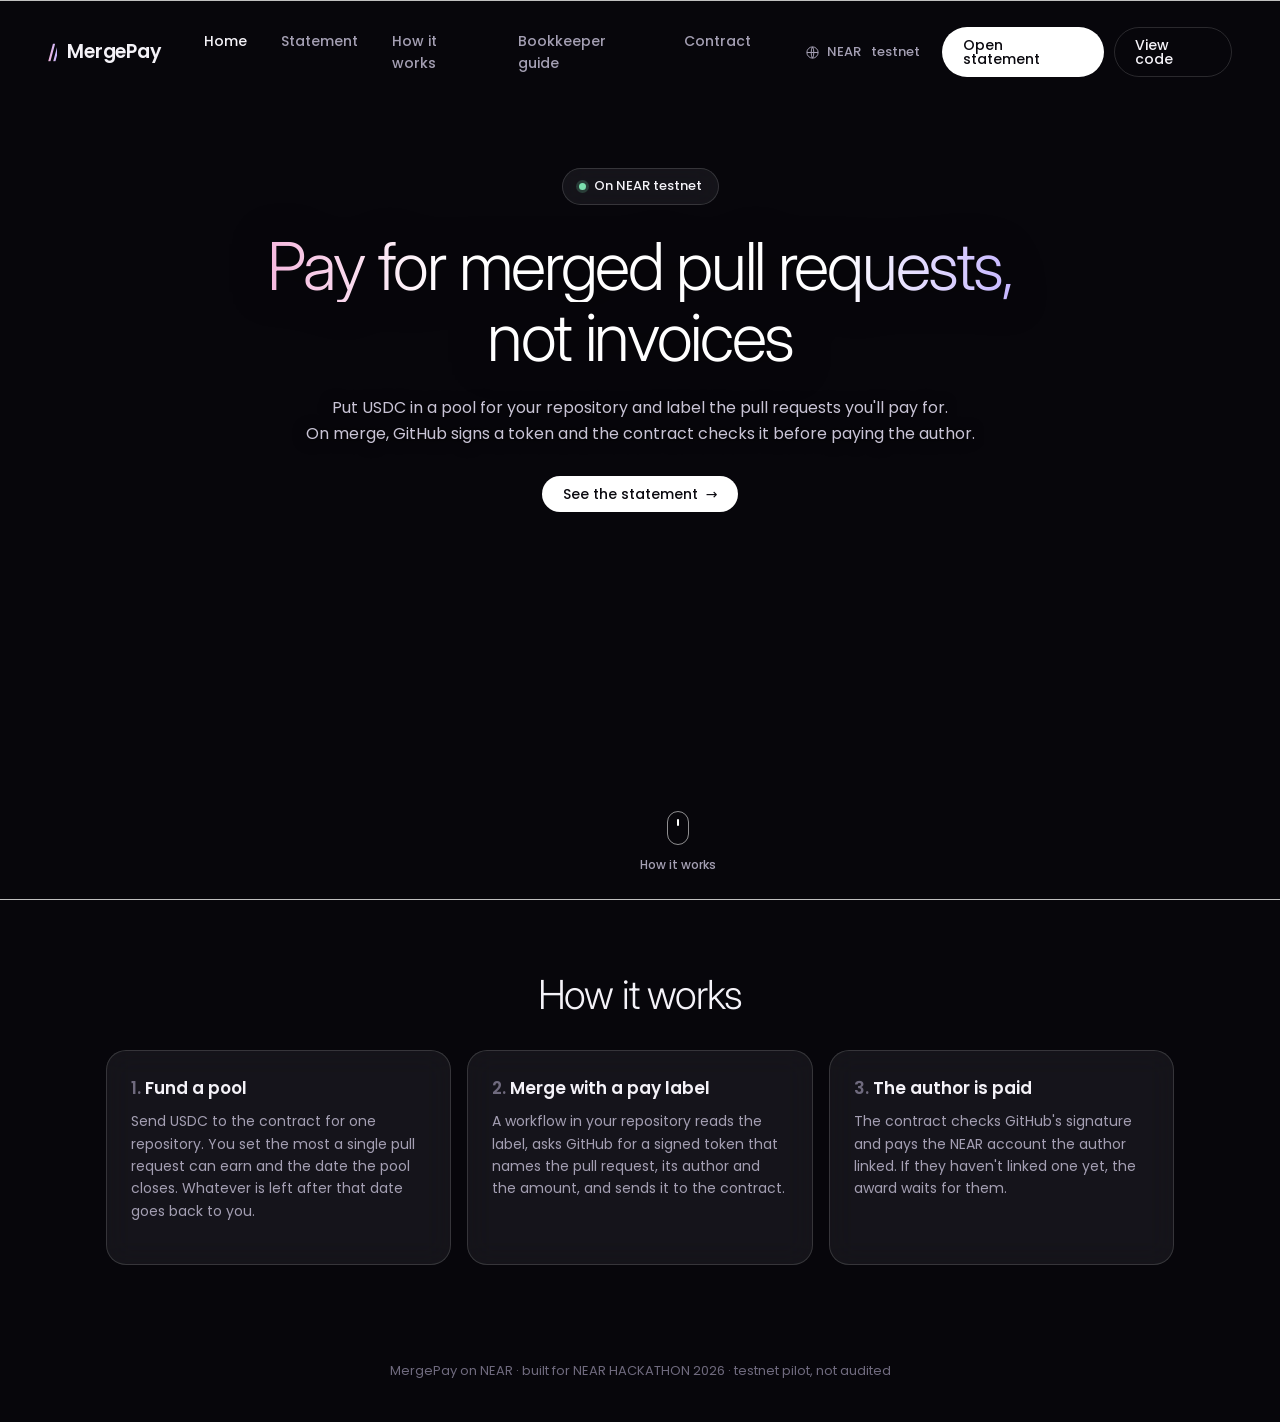
==== commit ce5b9e29: "fix: read deployment facts from the chain, pay rates in whole tokens, add CI - Site settings live in" ====
--- a/docs/index.html
+++ b/docs/index.html
@@ -76,8 +76,8 @@
     <img src="https://d2ol7oe51mr4n9.cloudfront.net/user_38xzZboKViGWJOttwIXH07lWA1P/f1631235-0a76-464d-8f1d-2c4b48a997d5.jpg" alt="" width="1672" height="941" fetchpriority="high">
     <video id="globe-video" muted loop playsinline preload="auto"></video>
     <!-- tags hang off the light-line nodes in the artwork (plate percentages) and quote the real testnet run -->
-    <span class="tag glass rise d6" style="left:12.7%;top:43.9%"><i></i>PR #1 merged with pay:small</span>
-    <span class="tag tag-r glass rise d7" style="left:92%;top:45%"><i></i>Signature checked on-chain, 20 TGas</span>
+    <span class="tag glass rise d6" id="tag-pr" style="left:12.7%;top:43.9%" hidden><i></i><span></span></span>
+    <span class="tag tag-r glass rise d7" id="tag-gas" style="left:92%;top:45%" hidden><i></i><span></span></span>
   </div>
 
   <nav class="nav rise" aria-label="Main">
@@ -86,18 +86,18 @@
       <li><a href="./" aria-current="page">Home</a></li>
       <li><a href="statement.html">Statement</a></li>
       <li><a href="#how">How it works</a></li>
-      <li><a href="https://github.com/Mohamed-Aaftaab/MergePay#for-the-bookkeeper">Bookkeeper guide</a></li>
-      <li><a href="https://testnet.nearblocks.io/address/pay.mergepay-482529.testnet">Contract</a></li>
+      <li><a data-repo-link="#for-the-bookkeeper" href="#">Bookkeeper guide</a></li>
+      <li><a data-contract-link href="#">Contract</a></li>
     </ul>
     <div class="nav-end">
-      <span class="chip-net"><svg viewBox="0 0 24 24" fill="none" stroke="currentColor" stroke-width="1.6" aria-hidden="true"><circle cx="12" cy="12" r="9"/><path d="M3 12h18M12 3c2.8 3 2.8 15 0 18M12 3c-2.8 3-2.8 15 0 18"/></svg>NEAR testnet</span>
+      <span class="chip-net"><svg viewBox="0 0 24 24" fill="none" stroke="currentColor" stroke-width="1.6" aria-hidden="true"><circle cx="12" cy="12" r="9"/><path d="M3 12h18M12 3c2.8 3 2.8 15 0 18M12 3c-2.8 3-2.8 15 0 18"/></svg>NEAR&nbsp;<span data-network></span></span>
       <a class="pill pill-white" href="statement.html">Open statement</a>
-      <a class="pill pill-outline" href="https://github.com/Mohamed-Aaftaab/MergePay">View code</a>
+      <a class="pill pill-outline" data-repo-link="" href="#">View code</a>
     </div>
   </nav>
 
   <div class="center">
-    <span class="badge glass rise d1"><b class="live" aria-hidden="true"></b> On NEAR testnet. First pull request paid 12 Nov 2026.</span>
+    <span class="badge glass rise d1"><b class="live" aria-hidden="true"></b> <span id="badge-text">On NEAR <span data-network></span></span></span>
     <h1 class="display">
       <span class="line rise d2">Pay for merged pull requests,</span>
       <span class="line rise d3">not invoices</span>
@@ -114,14 +114,14 @@
   <h2 id="how-title">How it works</h2>
   <ol class="steps">
     <li class="glass"><h3>Fund a pool</h3><p>Send USDC to the contract for one repository. You set the most a single pull request can earn and the date the pool closes. Whatever is left after that date goes back to you.</p>
-      <a href="https://testnet.nearblocks.io/txns/ERE53i77N9xxnMEUoBXT7JMfT8DqbgsdCdKgFdDhdkvT">Testnet funding transaction</a></li>
+      <a id="proof-fund" href="#" hidden>Latest funding transaction</a></li>
     <li class="glass"><h3>Merge with a pay label</h3><p>A workflow in your repository reads the label, asks GitHub for a signed token that names the pull request, its author and the amount, and sends it to the contract.</p>
-      <a href="https://github.com/Mohamed-Aaftaab/MergePay/actions/runs/43211106314">Workflow run for PR #1</a></li>
+      <a id="proof-run" href="#" hidden>Latest award workflow run</a></li>
     <li class="glass"><h3>The author is paid</h3><p>The contract checks GitHub's signature and pays the NEAR account the author linked. If they haven't linked one yet, the award waits for them.</p>
-      <a href="https://testnet.nearblocks.io/txns/fLg1irrCa4L5zJ93bJ9DYWuoxwfjMnSVtQCdGhUNGWz">Payout transaction</a></li>
+      <a id="proof-paid" href="#" hidden>Latest payout transaction</a></li>
   </ol>
 </section>
-<footer>MergePay on NEAR · built for NEAR HACKATHON 2026 · testnet pilot, not audited</footer>
+<footer>MergePay on NEAR · built for NEAR HACKATHON 2026 · <span data-network></span> pilot, not audited</footer>
 
 <script>
   // The globe spins only through the video; reduced motion keeps the still.
@@ -132,5 +132,52 @@
     video.play().catch(() => { /* autoplay blocked: the still stays */ });
   }
 </script>
+<script type="module">
+  // Everything this page states about the pilot is read from the contract on load; nothing is typed in.
+  import { SITE, settings } from './config.mjs';
+  import { reader } from './chain.mjs';
+  const cfg = settings();
+  for (const a of document.querySelectorAll('[data-contract-link]')) a.href = cfg.accountUrl(cfg.contract);
+  for (const a of document.querySelectorAll('[data-repo-link]')) a.href = `https://github.com/${SITE.repo}${a.dataset.repoLink}`;
+  for (const el of document.querySelectorAll('[data-network]')) el.textContent = cfg.network;
+
+  const show = (id, text, href) => {
+    const el = document.getElementById(id);
+    if (text) (el.querySelector('span') ?? el).textContent = text;
+    if (href) el.href = href;
+    el.hidden = false;
+  };
+  const byTime = (a, b) => (BigInt(a.ts) < BigInt(b.ts) ? -1 : 1);
+
+  try {
+    const chain = reader(cfg);
+    const { events, gas } = await chain.events();
+    const paid = events.filter((e) => e.event === 'paid').sort(byTime);
+    const funded = events.filter((e) => e.event === 'funded').sort(byTime);
+    if (funded.length) show('proof-fund', null, cfg.txUrl(funded.at(-1).tx));
+    if (paid.length) {
+      const first = new Date(Number(BigInt(paid[0].ts) / 1_000_000n));
+      const day = first.toLocaleDateString('en-GB', { day: 'numeric', month: 'short', year: 'numeric', timeZone: 'UTC' });
+      document.getElementById('badge-text').textContent = `On NEAR ${cfg.network}. First pull request paid ${day}.`;
+      const last = paid.at(-1);
+      show('proof-paid', null, cfg.txUrl(last.tx));
+      const award = events.find((e) => e.event === 'award' && e.data.pool_id === last.data.pool_id && e.data.pr === last.data.pr);
+      const names = await chain.names(events);
+      const label = names.labels[`${last.data.pool_id}:${last.data.pr}`];
+      show('tag-pr', `PR #${last.data.pr} merged${label ? ` with ${label}` : ''}`);
+      if (award && gas[award.tx]) show('tag-gas', `Signature checked on-chain, ${(gas[award.tx] / 1e12).toFixed(1)} TGas`);
+      const terms = funded.find((e) => e.data.pool_id === last.data.pool_id)?.data.terms;
+      const repo = terms && names.repos[terms.repo_id];
+      const file = terms?.workflow.split('/.github/workflows/')[1]?.split('@')[0];
+      if (repo && file) {
+        const runs = await chain.github(`/repos/${repo}/actions/workflows/${file}/runs?status=success&per_page=1`);
+        const run = runs?.workflow_runs?.[0];
+        if (run) show('proof-run', null, run.html_url);
+      }
+    }
+  } catch (err) {
+    console.warn('Could not read the pilot from the chain:', err); // the page still works without the live details
+  }
+</script>
 </body>
 </html>
--- a/docs/site.css
+++ b/docs/site.css
@@ -64,3 +64,6 @@
 @media (max-width: 420px) {
   .nav-end .pill-outline { display: none; }
 }
+
+/* the hidden attribute must win over display rules like .tag { display: flex } */
+[hidden] { display: none !important; }
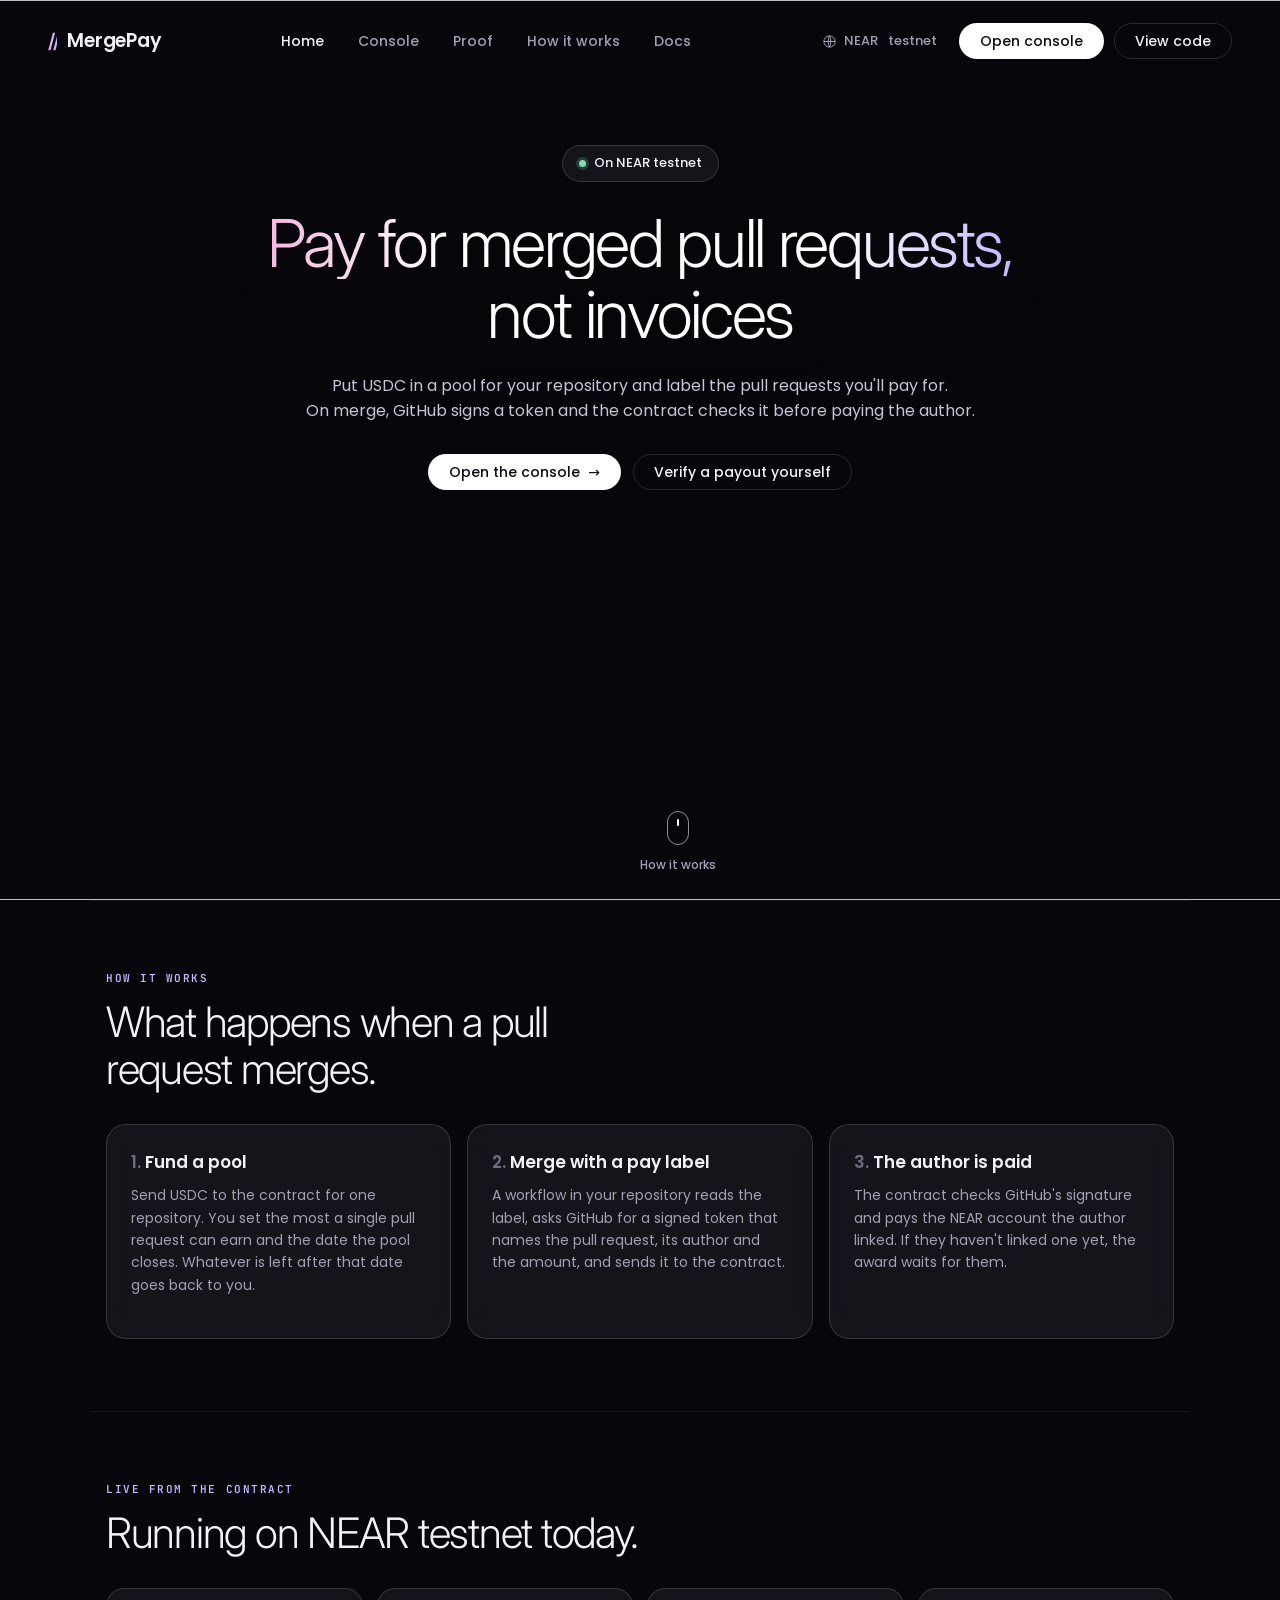
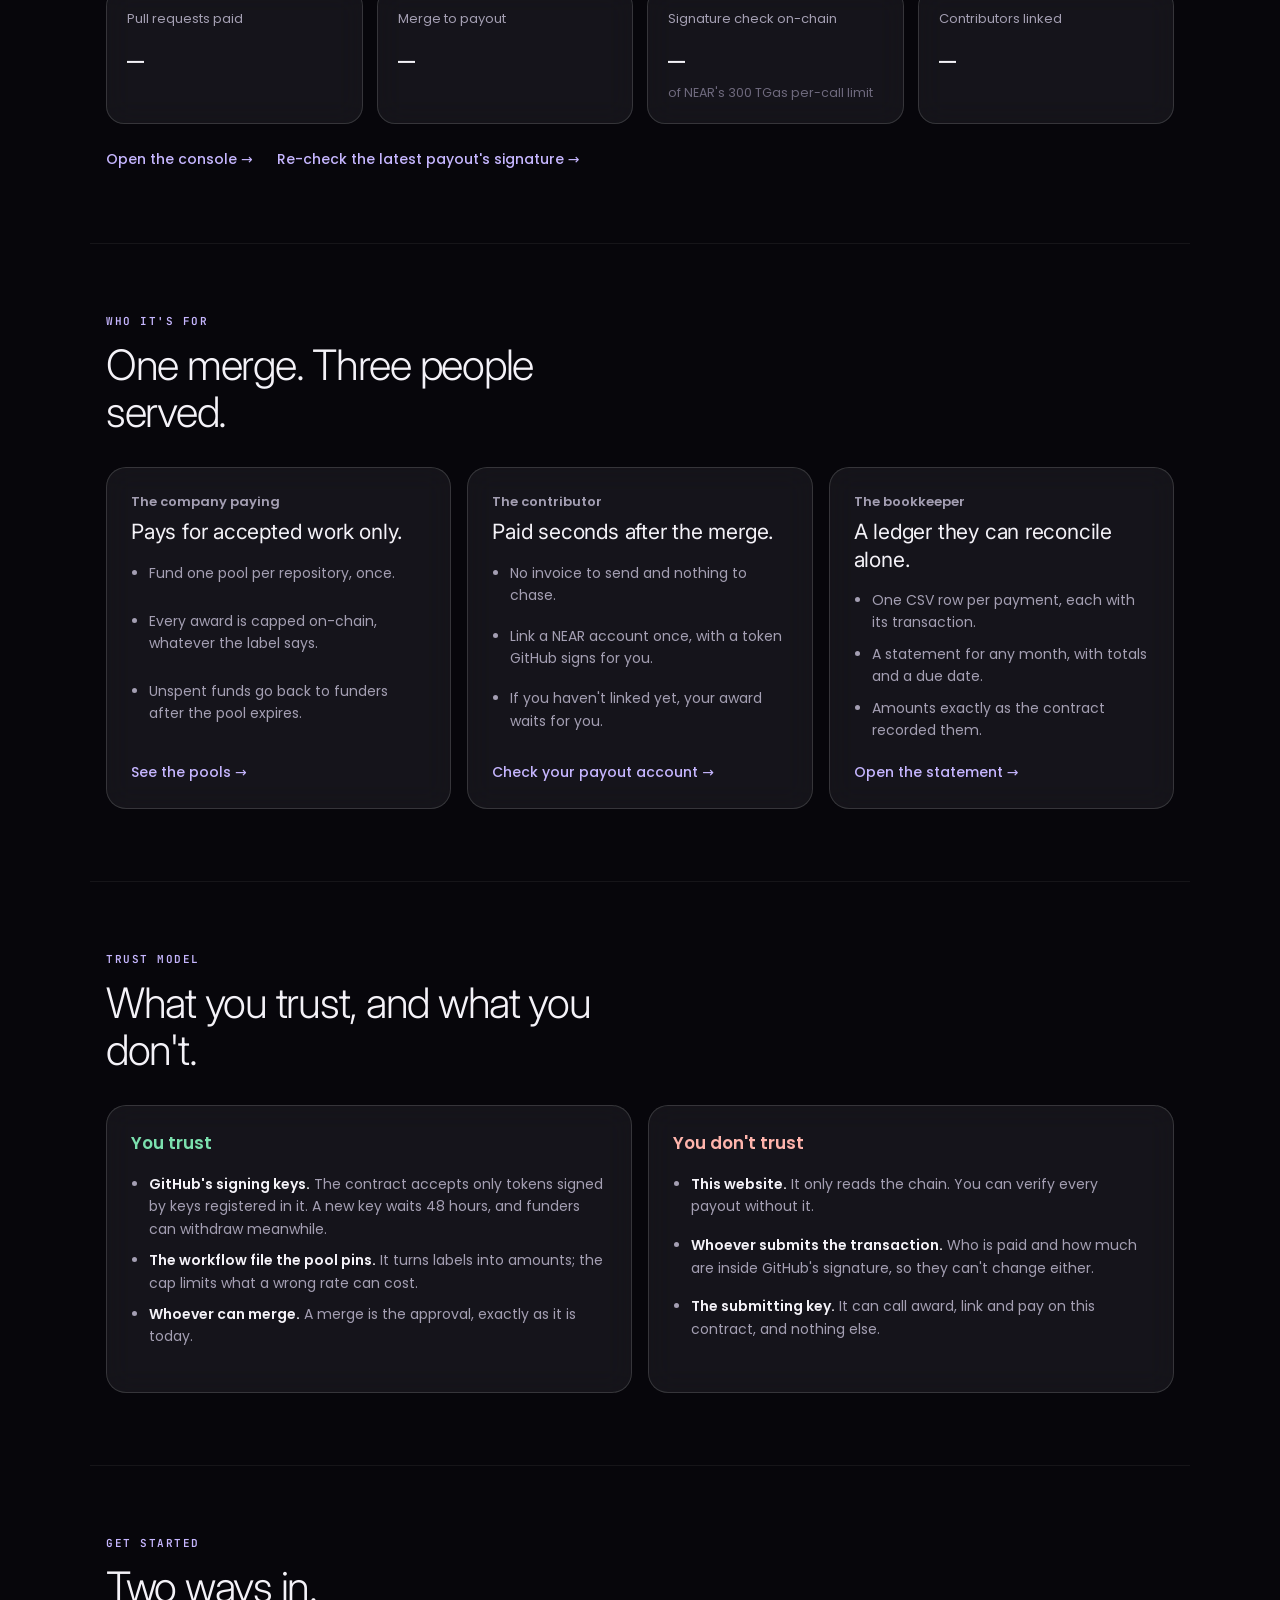
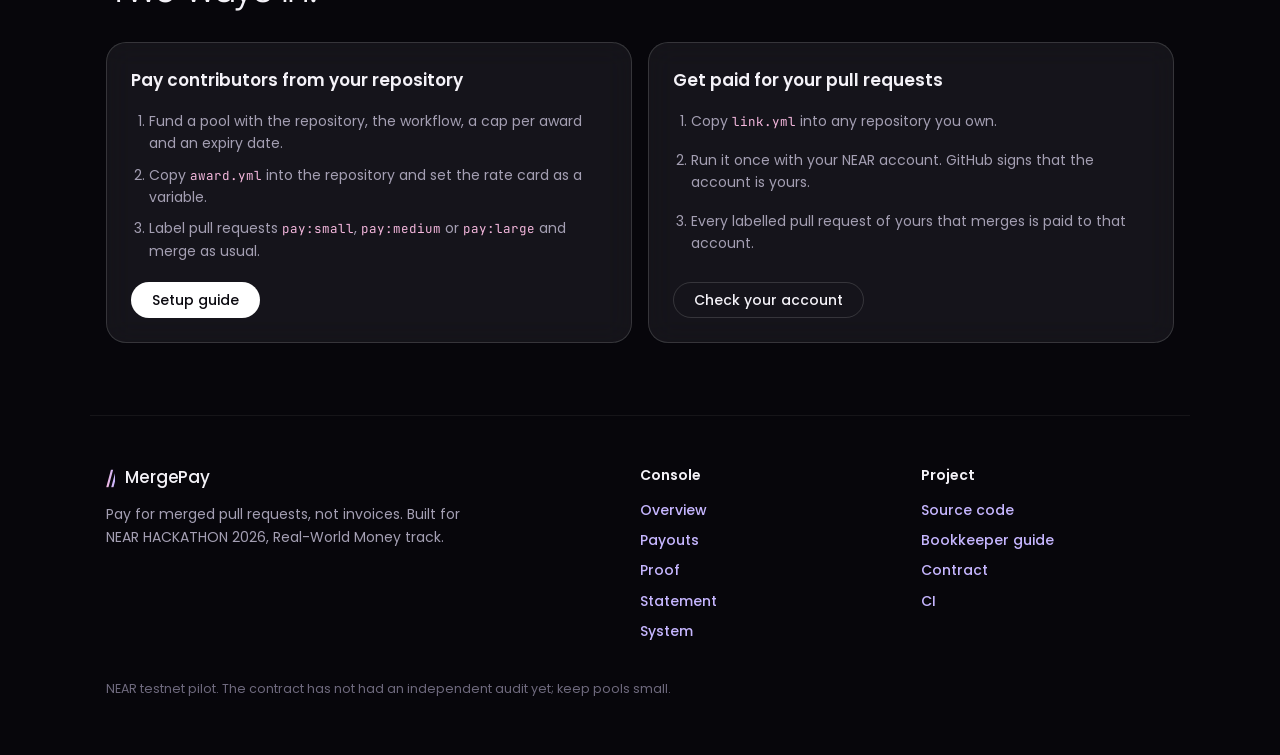
==== commit 6def6350: "feat: operator console with in-browser proof of every payout Overview, Payouts, Proof, Pools, Contri" ====
--- a/docs/index.html
+++ b/docs/index.html
@@ -5,9 +5,10 @@
 <meta name="viewport" content="width=device-width, initial-scale=1">
 <title>MergePay on NEAR</title>
 <meta name="description" content="Pay developers for every merged pull request. GitHub signs the merge, a NEAR contract checks the signature and releases USDC.">
+<link rel="icon" href="data:image/svg+xml,%3Csvg xmlns='http://www.w3.org/2000/svg' viewBox='0 0 32 32'%3E%3Crect width='32' height='32' rx='8' fill='%2307060b'/%3E%3Ctext x='16' y='22' font-family='Arial' font-size='15' font-weight='700' text-anchor='middle' fill='%23c6b6ff'%3E//%3C/text%3E%3C/svg%3E">
 <link rel="preconnect" href="https://fonts.googleapis.com">
 <link rel="preconnect" href="https://fonts.gstatic.com" crossorigin>
-<link href="https://fonts.googleapis.com/css2?family=Inter:opsz,wght@14..32,300..600&family=Poppins:wght@400;500;600&display=swap" rel="stylesheet">
+<link href="https://fonts.googleapis.com/css2?family=Inter:opsz,wght@14..32,300..600&family=JetBrains+Mono:wght@600&family=Poppins:wght@400;500;600&display=swap" rel="stylesheet">
 <link rel="preload" as="image" href="https://d2ol7oe51mr4n9.cloudfront.net/user_38xzZboKViGWJOttwIXH07lWA1P/f1631235-0a76-464d-8f1d-2c4b48a997d5.jpg">
 <link rel="stylesheet" href="site.css">
 <style>
@@ -52,8 +53,8 @@
   .d1 { animation-delay: 0.1s; } .d2 { animation-delay: 0.25s; } .d3 { animation-delay: 0.4s; } .d4 { animation-delay: 0.55s; }
   .d5 { animation-delay: 0.7s; } .d6 { animation-delay: 0.85s; } .d7 { animation-delay: 1s; }
 
-  .how { max-width: 1100px; margin: 0 auto; padding: 72px 16px 96px; }
-  .how h2 { font: 300 clamp(28px, 3.4vw, 40px)/1.15 var(--display); font-variation-settings: "opsz" 32; letter-spacing: -0.03em; margin: 0 0 32px; text-align: center; }
+  .how { padding-bottom: 72px; border-top: 0; }
+  .how h2 { margin: 0 0 32px; }
   .steps { display: grid; grid-template-columns: repeat(auto-fit, minmax(240px, 1fr)); gap: 16px; list-style: none; margin: 0; padding: 0; }
   .steps li { border-radius: 20px; padding: 24px; }
   .steps { counter-reset: step; }
@@ -62,7 +63,39 @@
   .steps h3::before { counter-increment: step; content: counter(step) ". "; color: var(--faint); }
   .steps p { margin: 0 0 18px; color: var(--muted); font-size: 14px; flex: 1; }
   .steps a { font-size: 13px; font-weight: 500; color: var(--lilac); text-underline-offset: 3px; }
-  footer { text-align: center; color: var(--faint); font-size: 13px; padding: 0 16px 40px; }
+  .ctas { display: flex; flex-wrap: wrap; gap: 12px; justify-content: center; }
+  .band { max-width: 1100px; margin: 0 auto; padding: 72px 16px; border-top: 1px solid rgb(255 255 255 / 0.06); }
+  .band h2 { font: 300 clamp(28px, 3.4vw, 42px)/1.12 var(--display); font-variation-settings: "opsz" 32; letter-spacing: -0.03em; margin: 0 0 32px; max-width: 22ch; }
+  .kicker { font: 600 11px/1 "JetBrains Mono", ui-monospace, monospace; letter-spacing: 0.14em; text-transform: uppercase; color: var(--lilac); margin: 0 0 14px; }
+  .live-grid { display: grid; grid-template-columns: repeat(4, minmax(0, 1fr)); gap: 14px; }
+  .live-card { border-radius: 18px; padding: 20px; }
+  .live-card .k { font-size: 13px; color: var(--muted); }
+  .live-card .v { font: 300 34px/1.15 var(--display); font-variation-settings: "opsz" 32; letter-spacing: -0.02em; margin-top: 10px; }
+  .live-card .s { font-size: 12.5px; color: var(--faint); margin-top: 4px; }
+  .band-links { display: flex; flex-wrap: wrap; gap: 24px; margin: 24px 0 0; }
+  .band-links a, .role a, .site-foot a { color: var(--lilac); text-decoration: none; font-weight: 500; font-size: 14px; }
+  .band-links a:hover, .role a:hover, .site-foot a:hover { text-decoration: underline; text-underline-offset: 3px; }
+  .cards3 { display: grid; grid-template-columns: repeat(3, minmax(0, 1fr)); gap: 16px; }
+  .role { border-radius: 20px; padding: 24px; display: flex; flex-direction: column; }
+  .role h3 { font-size: 13px; font-weight: 600; color: var(--muted); margin: 0 0 6px; text-transform: none; }
+  .role .lead { font: 400 21px/1.3 var(--display); letter-spacing: -0.01em; margin: 0 0 16px; color: var(--ink); }
+  .role ul, .trust ul, .start ol { margin: 0 0 20px; padding-left: 18px; display: grid; gap: 9px; color: var(--muted); font-size: 14px; flex: 1; }
+  .trust-grid { display: grid; grid-template-columns: 1fr 1fr; gap: 16px; }
+  .trust, .start { border-radius: 20px; padding: 24px; display: flex; flex-direction: column; align-items: flex-start; }
+  .trust h3, .start h3 { margin: 0 0 16px; font-size: 17px; font-weight: 600; }
+  .trust.yes h3 { color: var(--paid); }
+  .trust.no h3 { color: #ffb4ac; }
+  .trust b { color: var(--ink); font-weight: 600; }
+  .start code, .trust code { font: 12.5px "JetBrains Mono", ui-monospace, monospace; color: var(--pink); }
+  .site-foot .brand { color: var(--ink); font-size: 17px; }
+  .site-foot { max-width: 1100px; margin: 0 auto; padding: 48px 16px 56px; border-top: 1px solid rgb(255 255 255 / 0.06);
+    display: grid; grid-template-columns: 2fr 1fr 1fr; gap: 28px; color: var(--muted); font-size: 14px; }
+  .site-foot nav { display: flex; flex-direction: column; gap: 8px; }
+  .site-foot nav b { color: var(--ink); font-weight: 600; margin-bottom: 4px; }
+  .foot-brand p { max-width: 40ch; margin: 12px 0 0; }
+  .foot-note { grid-column: 1 / -1; color: var(--faint); font-size: 12.5px; margin: 8px 0 0; }
+  @media (max-width: 900px) { .live-grid { grid-template-columns: 1fr 1fr; } .cards3, .trust-grid { grid-template-columns: 1fr; } .site-foot { grid-template-columns: 1fr 1fr; } .foot-brand { grid-column: 1 / -1; } }
+  @media (max-width: 480px) { .live-grid { grid-template-columns: 1fr; } }
 
   @media (max-width: 640px) { .lede span { display: inline; } }
   /* the plate is cropped at the sides on narrower screens, which would cut the tags off */
@@ -84,14 +117,14 @@
     <a class="brand" href="./"><span class="brand-mark" aria-hidden="true">//</span>MergePay</a>
     <ul class="nav-links">
       <li><a href="./" aria-current="page">Home</a></li>
-      <li><a href="statement.html">Statement</a></li>
+      <li><a href="console.html">Console</a></li>
+      <li><a href="proof.html">Proof</a></li>
       <li><a href="#how">How it works</a></li>
-      <li><a data-repo-link="#for-the-bookkeeper" href="#">Bookkeeper guide</a></li>
-      <li><a data-contract-link href="#">Contract</a></li>
+      <li><a data-repo-link="#run-your-own" href="#">Docs</a></li>
     </ul>
     <div class="nav-end">
       <span class="chip-net"><svg viewBox="0 0 24 24" fill="none" stroke="currentColor" stroke-width="1.6" aria-hidden="true"><circle cx="12" cy="12" r="9"/><path d="M3 12h18M12 3c2.8 3 2.8 15 0 18M12 3c-2.8 3-2.8 15 0 18"/></svg>NEAR&nbsp;<span data-network></span></span>
-      <a class="pill pill-white" href="statement.html">Open statement</a>
+      <a class="pill pill-white" href="console.html">Open console</a>
       <a class="pill pill-outline" data-repo-link="" href="#">View code</a>
     </div>
   </nav>
@@ -104,14 +137,16 @@
     </h1>
     <p class="lede rise d4"><span>Put USDC in a pool for your repository and label the pull requests you'll pay for.</span>
       <span>On merge, GitHub signs a token and the contract checks it before paying the author.</span></p>
-    <a class="pill pill-white rise d5" href="statement.html">See the statement <span aria-hidden="true">→</span></a>
+    <div class="ctas rise d5"><a class="pill pill-white" href="console.html">Open the console <span aria-hidden="true">→</span></a>
+      <a class="pill pill-outline" id="verify-cta" href="proof.html">Verify a payout yourself</a></div>
   </div>
 
   <a class="scroll-hint rise d7" href="#how"><span class="mouse" aria-hidden="true"></span><span>How it works</span></a>
 </section>
 
-<section class="how" id="how" aria-labelledby="how-title">
-  <h2 id="how-title">How it works</h2>
+<section class="how band" id="how" aria-labelledby="how-title">
+  <p class="kicker">How it works</p>
+  <h2 id="how-title">What happens when a pull request merges.</h2>
   <ol class="steps">
     <li class="glass"><h3>Fund a pool</h3><p>Send USDC to the contract for one repository. You set the most a single pull request can earn and the date the pool closes. Whatever is left after that date goes back to you.</p>
       <a id="proof-fund" href="#" hidden>Latest funding transaction</a></li>
@@ -121,7 +156,73 @@
       <a id="proof-paid" href="#" hidden>Latest payout transaction</a></li>
   </ol>
 </section>
-<footer>MergePay on NEAR · built for NEAR HACKATHON 2026 · <span data-network></span> pilot, not audited</footer>
+<section class="band" id="live" aria-labelledby="live-title">
+  <p class="kicker">Live from the contract</p>
+  <h2 id="live-title">Running on NEAR <span data-network></span> today.</h2>
+  <div class="live-grid">
+    <div class="glass live-card"><div class="k">Pull requests paid</div><div class="v" id="l-paid">–</div><div class="s" id="l-paid-s">&nbsp;</div></div>
+    <div class="glass live-card"><div class="k" id="l-speed-k">Merge to payout</div><div class="v" id="l-speed">–</div><div class="s" id="l-speed-s">&nbsp;</div></div>
+    <div class="glass live-card"><div class="k">Signature check on-chain</div><div class="v" id="l-gas">–</div><div class="s">of NEAR's 300 TGas per-call limit</div></div>
+    <div class="glass live-card"><div class="k">Contributors linked</div><div class="v" id="l-people">–</div><div class="s" id="l-people-s">&nbsp;</div></div>
+  </div>
+  <p class="band-links"><a href="console.html">Open the console →</a><a id="verify-link" href="proof.html">Re-check the latest payout's signature →</a></p>
+</section>
+
+<section class="band" id="who" aria-labelledby="who-title">
+  <p class="kicker">Who it's for</p>
+  <h2 id="who-title">One merge. Three people served.</h2>
+  <div class="cards3">
+    <article class="glass role"><h3>The company paying</h3><p class="lead">Pays for accepted work only.</p>
+      <ul><li>Fund one pool per repository, once.</li><li>Every award is capped on-chain, whatever the label says.</li><li>Unspent funds go back to funders after the pool expires.</li></ul>
+      <a href="pools.html">See the pools →</a></article>
+    <article class="glass role"><h3>The contributor</h3><p class="lead">Paid seconds after the merge.</p>
+      <ul><li>No invoice to send and nothing to chase.</li><li>Link a NEAR account once, with a token GitHub signs for you.</li><li>If you haven't linked yet, your award waits for you.</li></ul>
+      <a href="contributors.html">Check your payout account →</a></article>
+    <article class="glass role"><h3>The bookkeeper</h3><p class="lead">A ledger they can reconcile alone.</p>
+      <ul><li>One CSV row per payment, each with its transaction.</li><li>A statement for any month, with totals and a due date.</li><li>Amounts exactly as the contract recorded them.</li></ul>
+      <a href="statement.html">Open the statement →</a></article>
+  </div>
+</section>
+
+<section class="band" id="trust" aria-labelledby="trust-title">
+  <p class="kicker">Trust model</p>
+  <h2 id="trust-title">What you trust, and what you don't.</h2>
+  <div class="trust-grid">
+    <div class="glass trust yes"><h3>You trust</h3><ul>
+      <li><b>GitHub's signing keys.</b> The contract accepts only tokens signed by keys registered in it. A new key waits 48 hours, and funders can withdraw meanwhile.</li>
+      <li><b>The workflow file the pool pins.</b> It turns labels into amounts; the cap limits what a wrong rate can cost.</li>
+      <li><b>Whoever can merge.</b> A merge is the approval, exactly as it is today.</li></ul></div>
+    <div class="glass trust no"><h3>You don't trust</h3><ul>
+      <li><b>This website.</b> It only reads the chain. You can verify every payout without it.</li>
+      <li><b>Whoever submits the transaction.</b> Who is paid and how much are inside GitHub's signature, so they can't change either.</li>
+      <li><b>The submitting key.</b> It can call award, link and pay on this contract, and nothing else.</li></ul></div>
+  </div>
+</section>
+
+<section class="band" id="start" aria-labelledby="start-title">
+  <p class="kicker">Get started</p>
+  <h2 id="start-title">Two ways in.</h2>
+  <div class="trust-grid">
+    <div class="glass start"><h3>Pay contributors from your repository</h3><ol>
+      <li>Fund a pool with the repository, the workflow, a cap per award and an expiry date.</li>
+      <li>Copy <code>award.yml</code> into the repository and set the rate card as a variable.</li>
+      <li>Label pull requests <code>pay:small</code>, <code>pay:medium</code> or <code>pay:large</code> and merge as usual.</li></ol>
+      <a class="pill pill-white" data-repo-link="#run-your-own" href="#">Setup guide</a></div>
+    <div class="glass start"><h3>Get paid for your pull requests</h3><ol>
+      <li>Copy <code>link.yml</code> into any repository you own.</li>
+      <li>Run it once with your NEAR account. GitHub signs that the account is yours.</li>
+      <li>Every labelled pull request of yours that merges is paid to that account.</li></ol>
+      <a class="pill pill-outline" href="contributors.html">Check your account</a></div>
+  </div>
+</section>
+
+<footer class="site-foot">
+  <div class="foot-brand"><a class="brand" href="./"><span class="brand-mark" aria-hidden="true">//</span>MergePay</a>
+    <p>Pay for merged pull requests, not invoices. Built for NEAR HACKATHON 2026, Real-World Money track.</p></div>
+  <nav aria-label="Product"><b>Console</b><a href="console.html">Overview</a><a href="payouts.html">Payouts</a><a href="proof.html">Proof</a><a href="statement.html">Statement</a><a href="system.html">System</a></nav>
+  <nav aria-label="Project"><b>Project</b><a data-repo-link="" href="#">Source code</a><a data-repo-link="#for-the-bookkeeper" href="#">Bookkeeper guide</a><a data-contract-link href="#">Contract</a><a data-repo-link="/actions/workflows/ci.yml" href="#">CI</a></nav>
+  <p class="foot-note">NEAR <span data-network></span> pilot. The contract has not had an independent audit yet; keep pools small.</p>
+</footer>
 
 <script>
   // The globe spins only through the video; reduced motion keeps the still.
@@ -136,6 +237,7 @@
   // Everything this page states about the pilot is read from the contract on load; nothing is typed in.
   import { SITE, settings } from './config.mjs';
   import { reader } from './chain.mjs';
+  import { decode } from './token.mjs';
   const cfg = settings();
   for (const a of document.querySelectorAll('[data-contract-link]')) a.href = cfg.accountUrl(cfg.contract);
   for (const a of document.querySelectorAll('[data-repo-link]')) a.href = `https://github.com/${SITE.repo}${a.dataset.repoLink}`;
@@ -151,26 +253,52 @@
 
   try {
     const chain = reader(cfg);
-    const { events, gas } = await chain.events();
+    const { events, gas, model, names, tok, calls } = await chain.load();
     const paid = events.filter((e) => e.event === 'paid').sort(byTime);
     const funded = events.filter((e) => e.event === 'funded').sort(byTime);
     if (funded.length) show('proof-fund', null, cfg.txUrl(funded.at(-1).tx));
+    document.getElementById('l-paid').textContent = model.totals.paidCount;
+    document.getElementById('l-paid-s').textContent = `${model.totals.awards} awarded in ${model.pools.length} pool${model.pools.length === 1 ? '' : 's'}`;
+    const linked = model.contributors.filter((c) => c.link).length;
+    document.getElementById('l-people').textContent = linked;
+    document.getElementById('l-people-s').textContent = `of ${model.contributors.length} paid so far`;
     if (paid.length) {
       const first = new Date(Number(BigInt(paid[0].ts) / 1_000_000n));
       const day = first.toLocaleDateString('en-GB', { day: 'numeric', month: 'short', year: 'numeric', timeZone: 'UTC' });
       document.getElementById('badge-text').textContent = `On NEAR ${cfg.network}. First pull request paid ${day}.`;
       const last = paid.at(-1);
       show('proof-paid', null, cfg.txUrl(last.tx));
+      const key = `${last.data.pool_id}:${last.data.pr}`;
+      for (const id of ['verify-cta', 'verify-link']) document.getElementById(id).href = `proof.html?award=${key}&verify=1`;
       const award = events.find((e) => e.event === 'award' && e.data.pool_id === last.data.pool_id && e.data.pr === last.data.pr);
-      const names = await chain.names(events);
-      const label = names.labels[`${last.data.pool_id}:${last.data.pr}`];
+      const label = names.labels[key];
       show('tag-pr', `PR #${last.data.pr} merged${label ? ` with ${label}` : ''}`);
-      if (award && gas[award.tx]) show('tag-gas', `Signature checked on-chain, ${(gas[award.tx] / 1e12).toFixed(1)} TGas`);
+      if (award && gas[award.tx]) {
+        const tgas = (gas[award.tx] / 1e12).toFixed(1);
+        show('tag-gas', `Signature checked on-chain, ${tgas} TGas`);
+        document.getElementById('l-gas').textContent = `${tgas} TGas`;
+      }
       const terms = funded.find((e) => e.data.pool_id === last.data.pool_id)?.data.terms;
       const repo = terms && names.repos[terms.repo_id];
-      const file = terms?.workflow.split('/.github/workflows/')[1]?.split('@')[0];
-      if (repo && file) {
-        const runs = await chain.github(`/repos/${repo}/actions/workflows/${file}/runs?status=success&per_page=1`);
+      if (repo) {
+        // merge time comes from GitHub, payout time from the chain
+        const issue = await chain.github(`/repos/${repo}/issues/${last.data.pr}`);
+        const secs = issue?.closed_at ? Math.round((Number(BigInt(last.ts) / 1_000_000n) - Date.parse(issue.closed_at)) / 1000) : null;
+        if (secs !== null && secs > 0) {
+          document.getElementById('l-speed').textContent = `${secs} s`;
+          document.getElementById('l-speed-s').textContent = `PR #${last.data.pr}: merged, signed, verified and paid`;
+        } else if (award) {
+          // GitHub's API unavailable: the token's issue time, stored on-chain, is seconds after the merge
+          const iat = decode(calls[award.tx]?.jwt)?.claims.iat;
+          const fromSig = iat ? Math.round(Number(BigInt(last.ts) / 1_000_000_000n) - iat) : null;
+          if (fromSig !== null && fromSig >= 0) {
+            document.getElementById('l-speed-k').textContent = 'GitHub signature to payout';
+            document.getElementById('l-speed').textContent = `${fromSig} s`;
+            document.getElementById('l-speed-s').textContent = `PR #${last.data.pr}, timed from the token's issue time`;
+          }
+        }
+        const file = terms.workflow.split('/.github/workflows/')[1]?.split('@')[0];
+        const runs = file ? await chain.github(`/repos/${repo}/actions/workflows/${file}/runs?status=success&per_page=1`) : null;
         const run = runs?.workflow_runs?.[0];
         if (run) show('proof-run', null, run.html_url);
       }
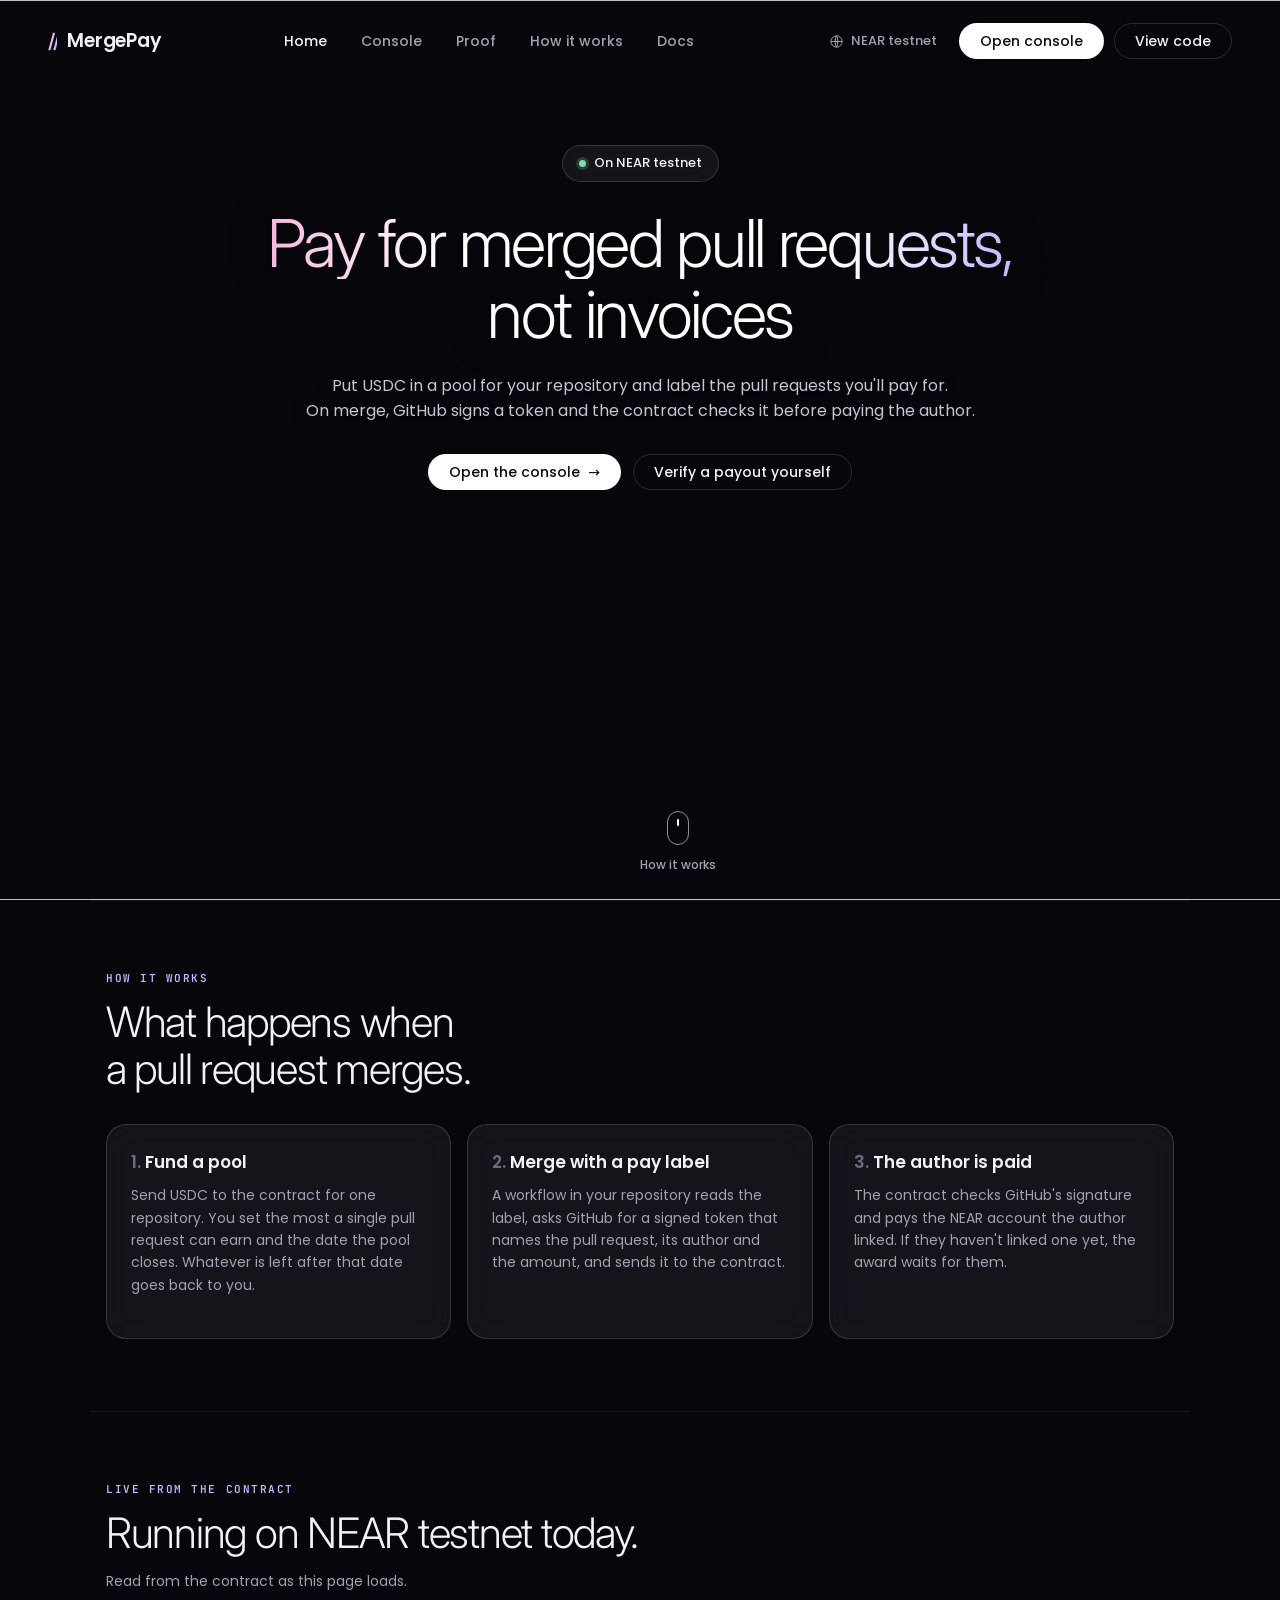
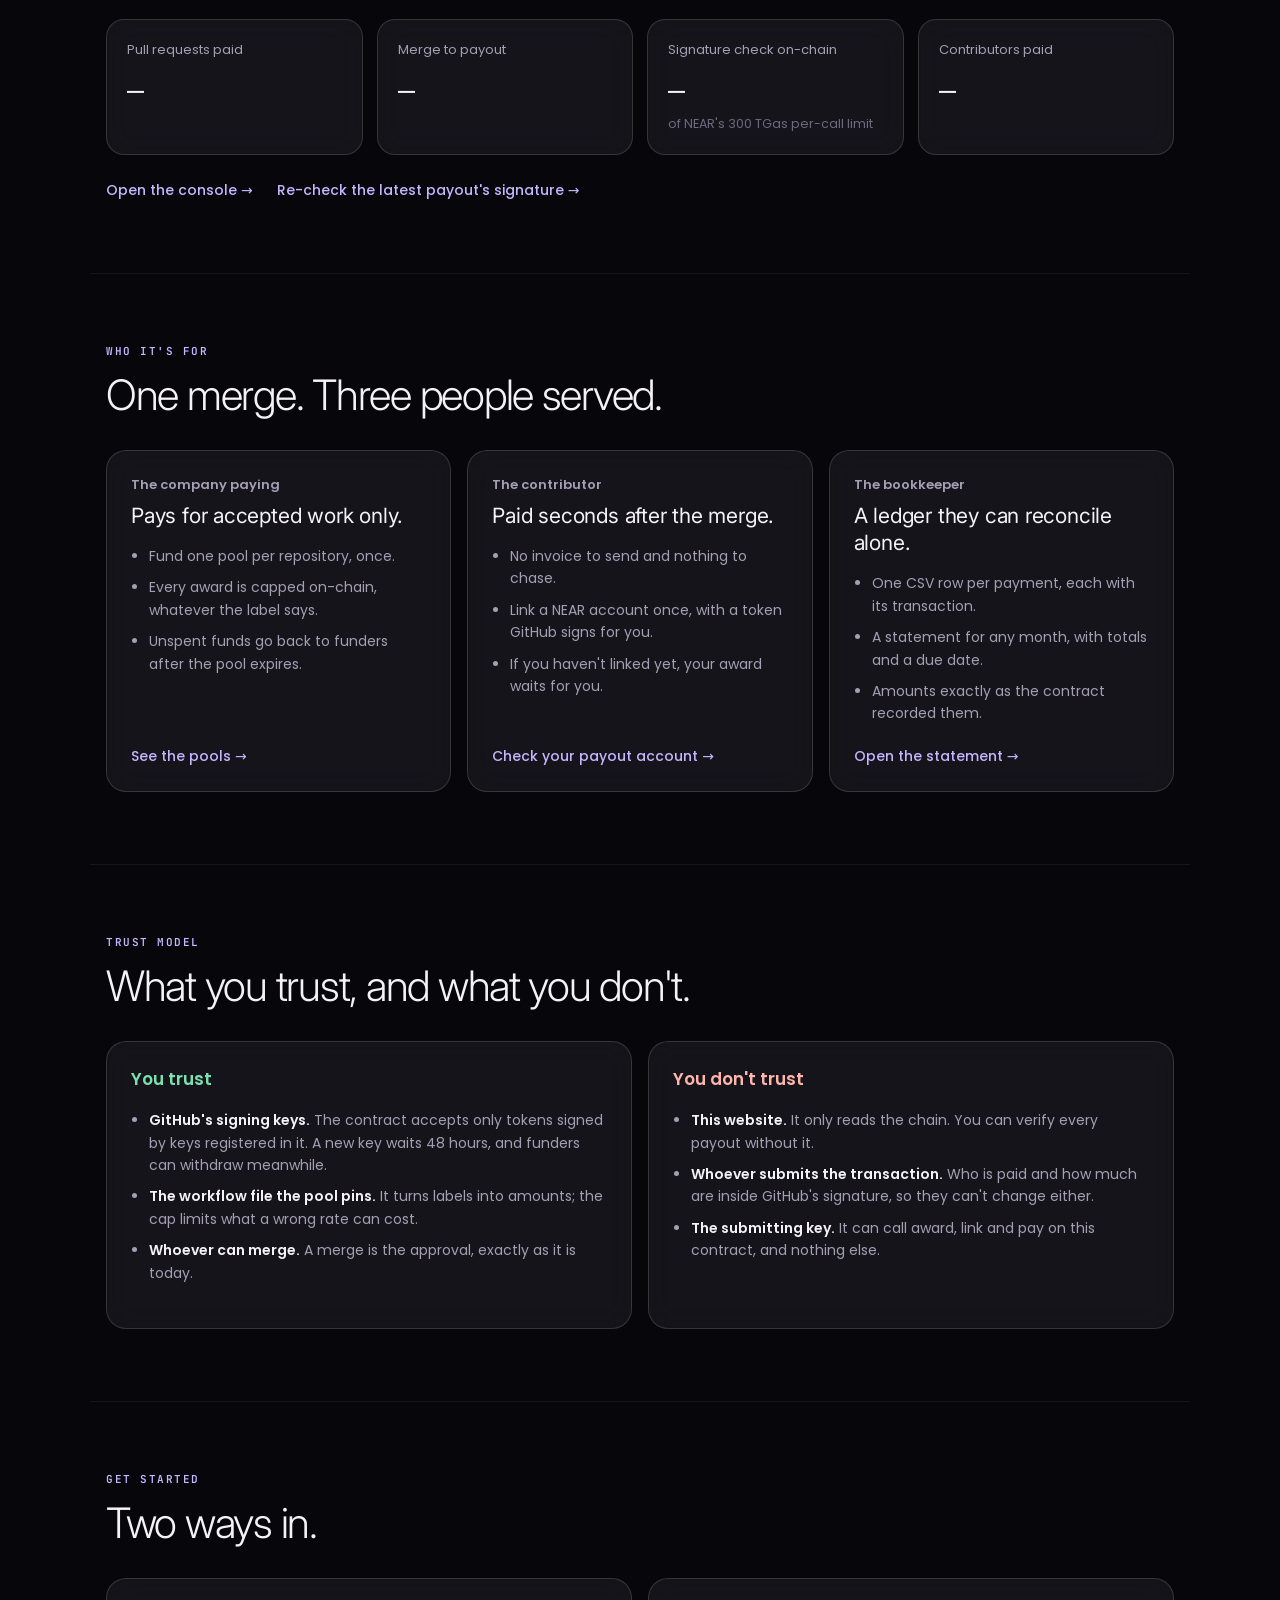
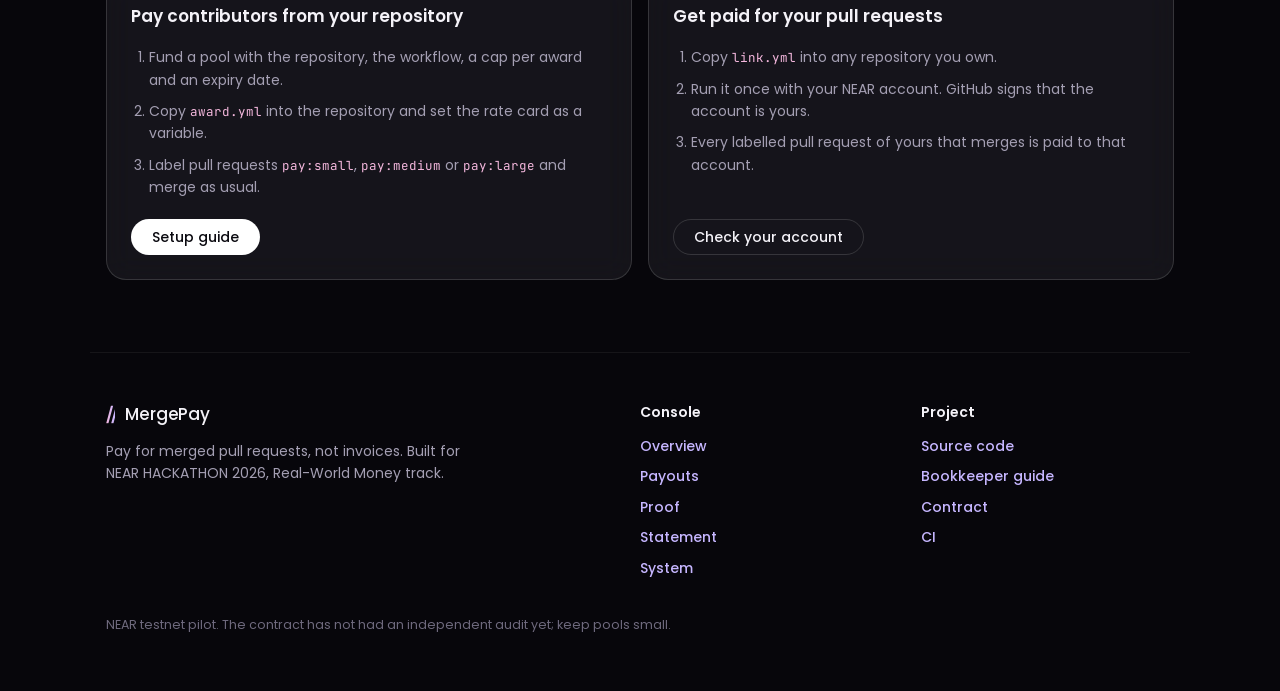
==== commit e3f36fed: "fix: site audit fixes across every page - Amounts round for display (exact value on hover and in the" ====
--- a/docs/index.html
+++ b/docs/index.html
@@ -65,7 +65,8 @@
   .steps a { font-size: 13px; font-weight: 500; color: var(--lilac); text-underline-offset: 3px; }
   .ctas { display: flex; flex-wrap: wrap; gap: 12px; justify-content: center; }
   .band { max-width: 1100px; margin: 0 auto; padding: 72px 16px; border-top: 1px solid rgb(255 255 255 / 0.06); }
-  .band h2 { font: 300 clamp(28px, 3.4vw, 42px)/1.12 var(--display); font-variation-settings: "opsz" 32; letter-spacing: -0.03em; margin: 0 0 32px; max-width: 22ch; }
+  .band h2 { font: 300 clamp(28px, 3.4vw, 42px)/1.12 var(--display); font-variation-settings: "opsz" 32; letter-spacing: -0.03em; margin: 0 0 32px; max-width: 26ch; text-wrap: balance; }
+  .band-note { margin: -18px 0 26px; color: var(--muted); font-size: 14px; }
   .kicker { font: 600 11px/1 "JetBrains Mono", ui-monospace, monospace; letter-spacing: 0.14em; text-transform: uppercase; color: var(--lilac); margin: 0 0 14px; }
   .live-grid { display: grid; grid-template-columns: repeat(4, minmax(0, 1fr)); gap: 14px; }
   .live-card { border-radius: 18px; padding: 20px; }
@@ -79,7 +80,7 @@
   .role { border-radius: 20px; padding: 24px; display: flex; flex-direction: column; }
   .role h3 { font-size: 13px; font-weight: 600; color: var(--muted); margin: 0 0 6px; text-transform: none; }
   .role .lead { font: 400 21px/1.3 var(--display); letter-spacing: -0.01em; margin: 0 0 16px; color: var(--ink); }
-  .role ul, .trust ul, .start ol { margin: 0 0 20px; padding-left: 18px; display: grid; gap: 9px; color: var(--muted); font-size: 14px; flex: 1; }
+  .role ul, .trust ul, .start ol { margin: 0 0 20px; padding-left: 18px; display: grid; gap: 9px; align-content: start; color: var(--muted); font-size: 14px; flex: 1; }
   .trust-grid { display: grid; grid-template-columns: 1fr 1fr; gap: 16px; }
   .trust, .start { border-radius: 20px; padding: 24px; display: flex; flex-direction: column; align-items: flex-start; }
   .trust h3, .start h3 { margin: 0 0 16px; font-size: 17px; font-weight: 600; }
@@ -97,7 +98,7 @@
   @media (max-width: 900px) { .live-grid { grid-template-columns: 1fr 1fr; } .cards3, .trust-grid { grid-template-columns: 1fr; } .site-foot { grid-template-columns: 1fr 1fr; } .foot-brand { grid-column: 1 / -1; } }
   @media (max-width: 480px) { .live-grid { grid-template-columns: 1fr; } }
 
-  @media (max-width: 640px) { .lede span { display: inline; } }
+  @media (max-width: 640px) { .lede span { display: inline; } .display .line { display: inline; } .display { text-wrap: balance; } }
   /* the plate is cropped at the sides on narrower screens, which would cut the tags off */
   @media (max-aspect-ratio: 3 / 2) { .tag { display: none; } }
   @media (prefers-reduced-motion: reduce) { .rise { animation: none; } .plate video { display: none; } }
@@ -123,7 +124,7 @@
       <li><a data-repo-link="#run-your-own" href="#">Docs</a></li>
     </ul>
     <div class="nav-end">
-      <span class="chip-net"><svg viewBox="0 0 24 24" fill="none" stroke="currentColor" stroke-width="1.6" aria-hidden="true"><circle cx="12" cy="12" r="9"/><path d="M3 12h18M12 3c2.8 3 2.8 15 0 18M12 3c-2.8 3-2.8 15 0 18"/></svg>NEAR&nbsp;<span data-network></span></span>
+      <span class="chip-net"><svg viewBox="0 0 24 24" fill="none" stroke="currentColor" stroke-width="1.6" aria-hidden="true"><circle cx="12" cy="12" r="9"/><path d="M3 12h18M12 3c2.8 3 2.8 15 0 18M12 3c-2.8 3-2.8 15 0 18"/></svg><span>NEAR <span data-network></span></span></span>
       <a class="pill pill-white" href="console.html">Open console</a>
       <a class="pill pill-outline" data-repo-link="" href="#">View code</a>
     </div>
@@ -159,11 +160,12 @@
 <section class="band" id="live" aria-labelledby="live-title">
   <p class="kicker">Live from the contract</p>
   <h2 id="live-title">Running on NEAR <span data-network></span> today.</h2>
+  <p class="band-note" id="token-note">Read from the contract as this page loads.</p>
   <div class="live-grid">
     <div class="glass live-card"><div class="k">Pull requests paid</div><div class="v" id="l-paid">–</div><div class="s" id="l-paid-s">&nbsp;</div></div>
     <div class="glass live-card"><div class="k" id="l-speed-k">Merge to payout</div><div class="v" id="l-speed">–</div><div class="s" id="l-speed-s">&nbsp;</div></div>
     <div class="glass live-card"><div class="k">Signature check on-chain</div><div class="v" id="l-gas">–</div><div class="s">of NEAR's 300 TGas per-call limit</div></div>
-    <div class="glass live-card"><div class="k">Contributors linked</div><div class="v" id="l-people">–</div><div class="s" id="l-people-s">&nbsp;</div></div>
+    <div class="glass live-card"><div class="k">Contributors paid</div><div class="v" id="l-people">–</div><div class="s" id="l-people-s">&nbsp;</div></div>
   </div>
   <p class="band-links"><a href="console.html">Open the console →</a><a id="verify-link" href="proof.html">Re-check the latest payout's signature →</a></p>
 </section>
@@ -260,8 +262,9 @@
     document.getElementById('l-paid').textContent = model.totals.paidCount;
     document.getElementById('l-paid-s').textContent = `${model.totals.awards} awarded in ${model.pools.length} pool${model.pools.length === 1 ? '' : 's'}`;
     const linked = model.contributors.filter((c) => c.link).length;
-    document.getElementById('l-people').textContent = linked;
-    document.getElementById('l-people-s').textContent = `of ${model.contributors.length} paid so far`;
+    document.getElementById('l-people').textContent = model.contributors.length;
+    document.getElementById('l-people-s').textContent = `${linked === model.contributors.length ? 'each' : linked} linked to a NEAR account`;
+    if (tok.symbol !== 'USDC') document.getElementById('token-note').textContent = `Read from the contract as this page loads. This pilot pays in ${tok.symbol} as a stand-in for USDC.`;
     if (paid.length) {
       const first = new Date(Number(BigInt(paid[0].ts) / 1_000_000n));
       const day = first.toLocaleDateString('en-GB', { day: 'numeric', month: 'short', year: 'numeric', timeZone: 'UTC' });
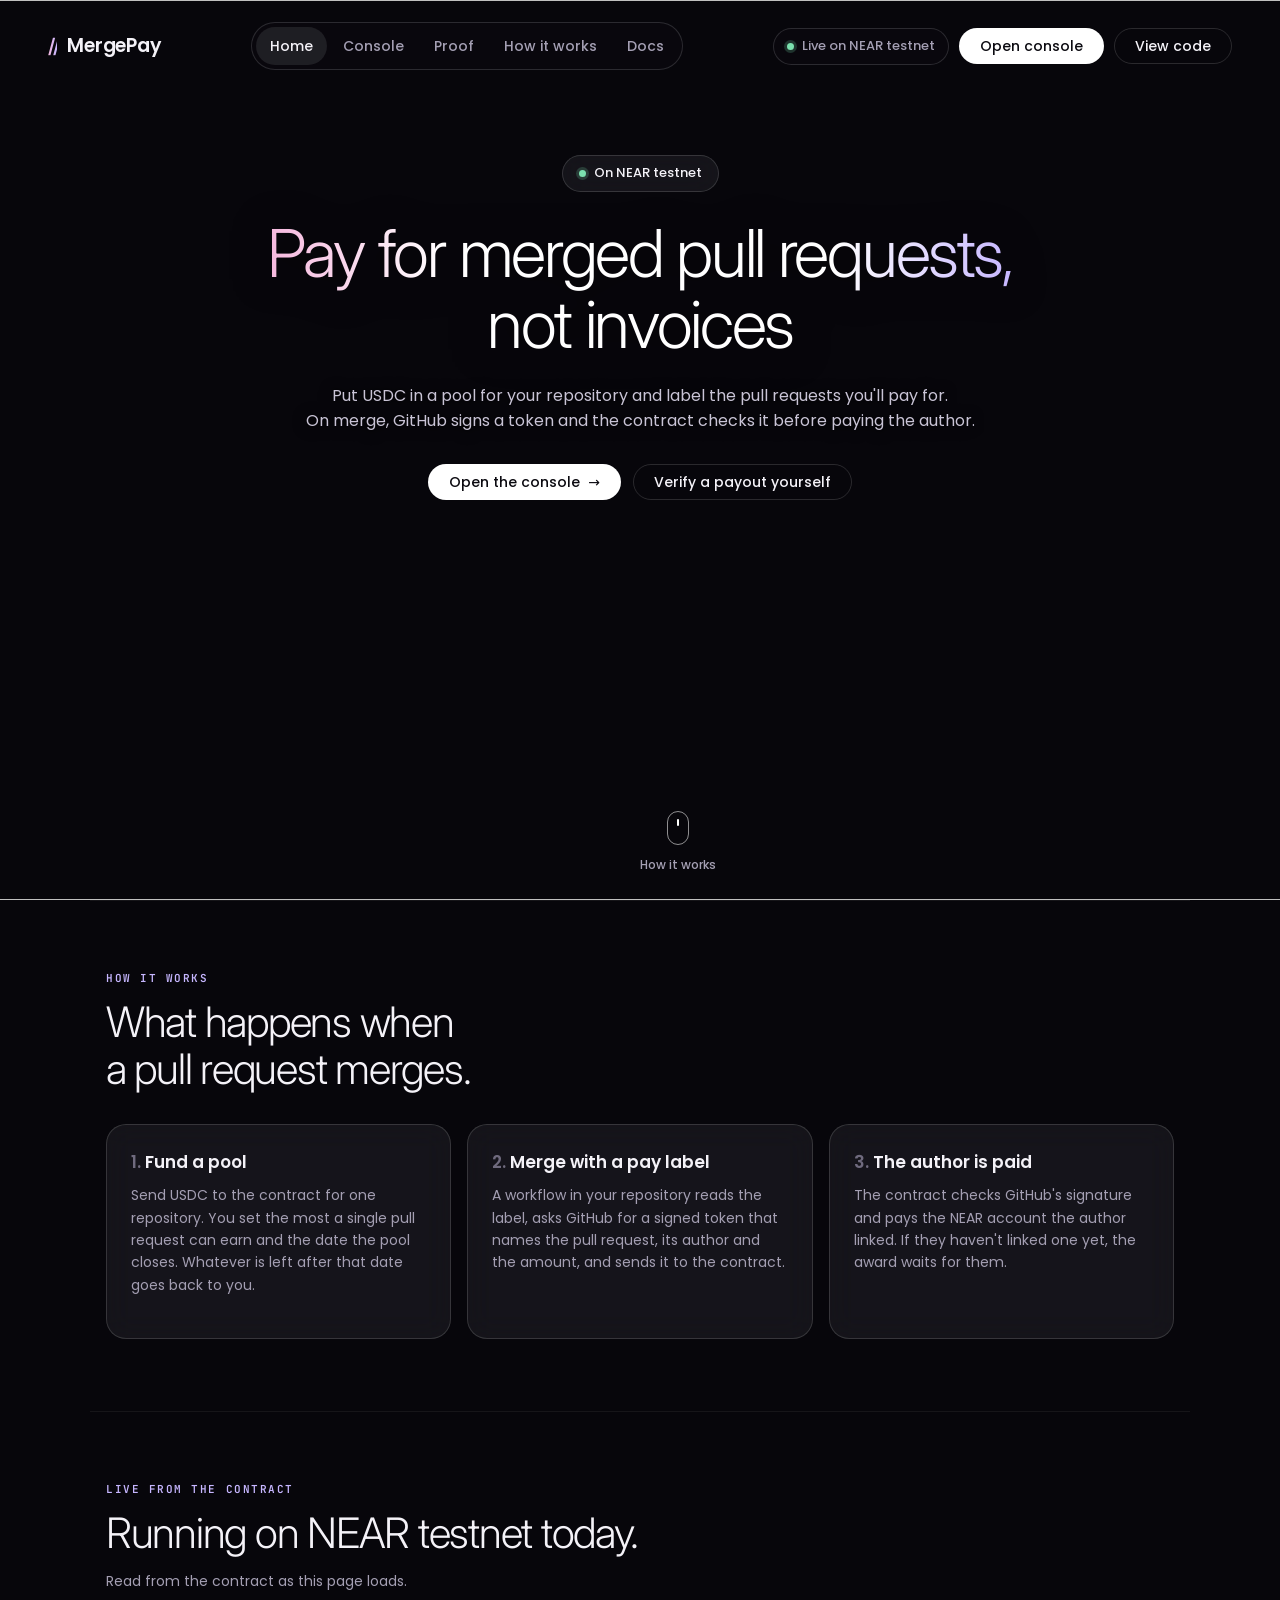
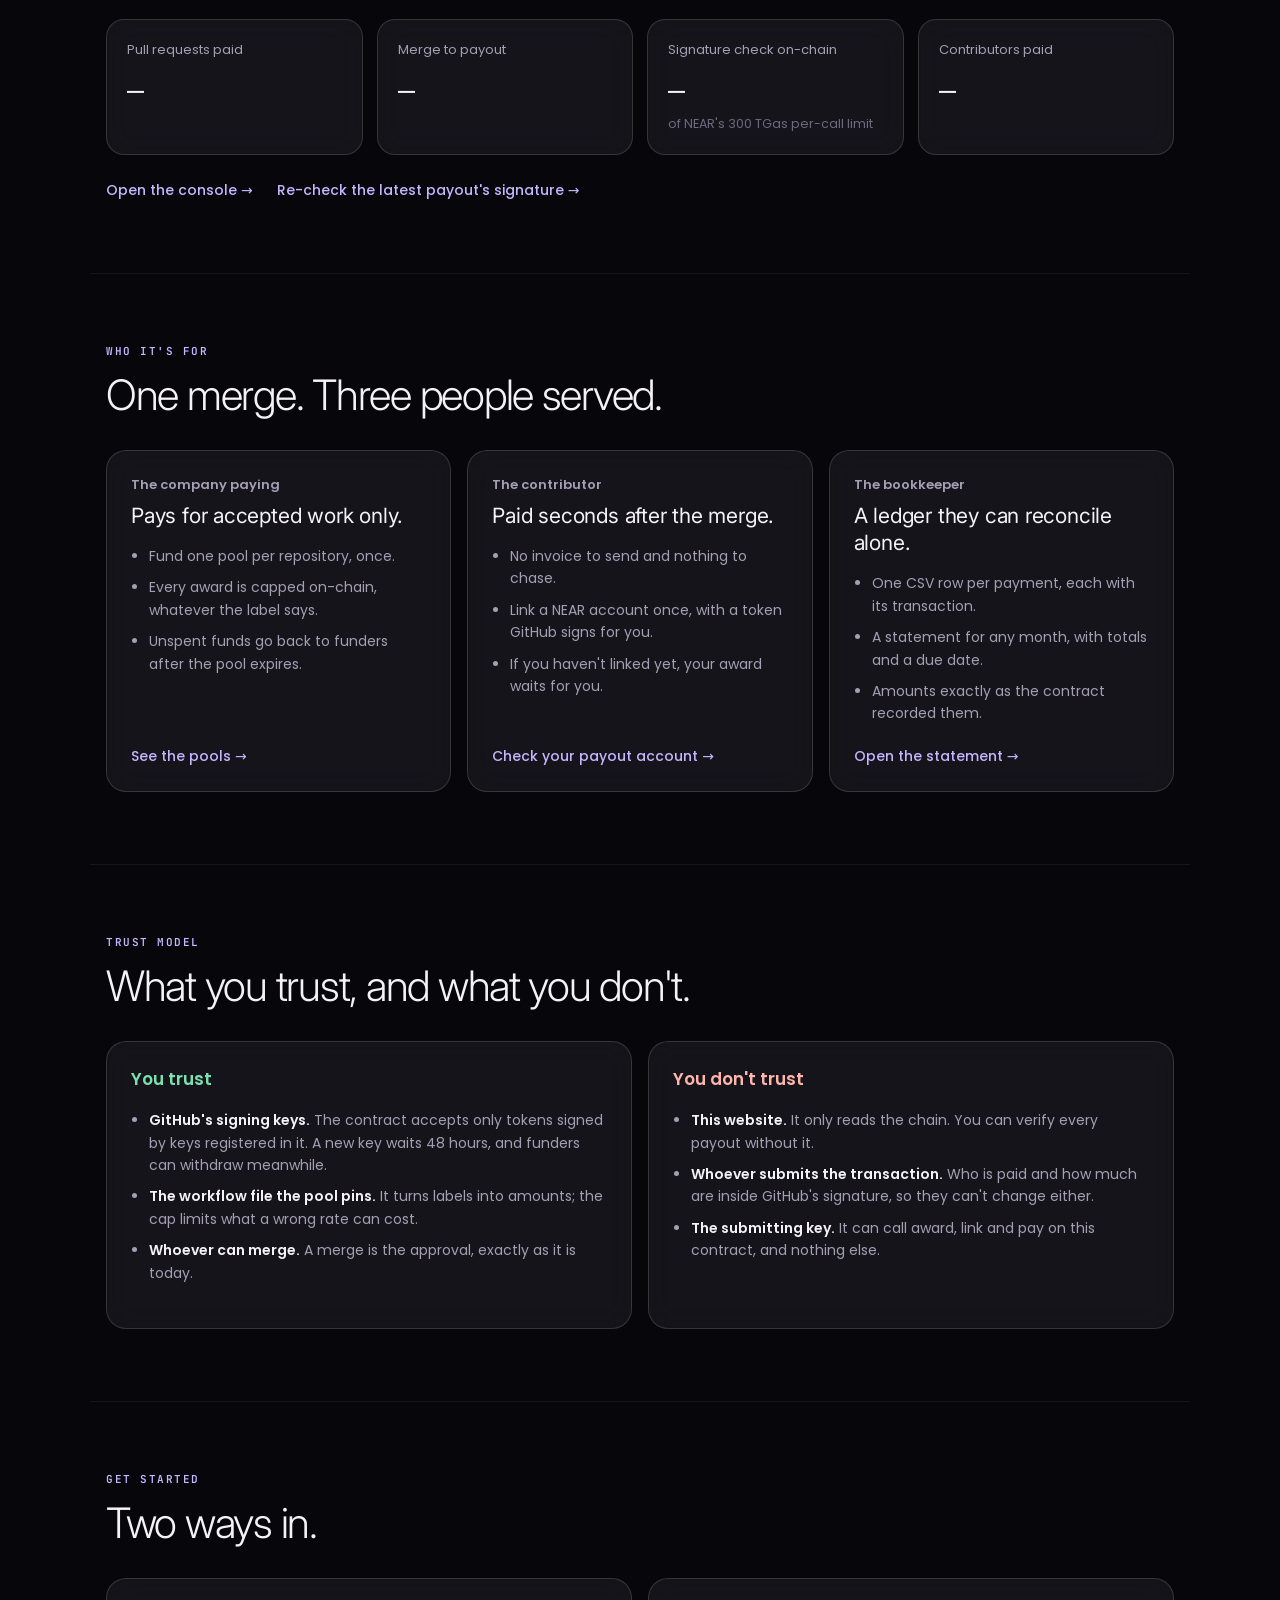
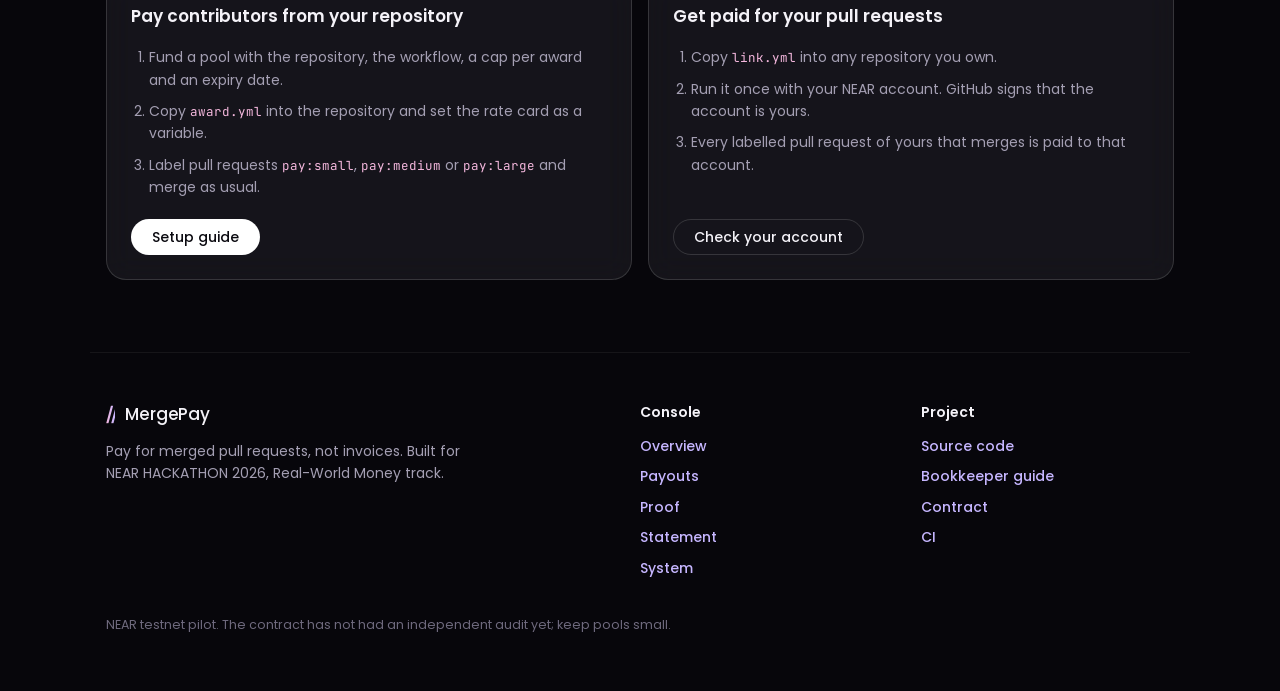
==== commit 702bd2de: "fix: hero polish - Headline gradient no longer clips descenders (g, p, y, q) - Nav links sit in a gl" ====
--- a/docs/index.html
+++ b/docs/index.html
@@ -30,10 +30,6 @@
       mask-image: linear-gradient(180deg, transparent 18%, #000 42%); }
   }
 
-  .tag { position: absolute; display: flex; align-items: center; gap: 10px; padding: 7px 14px 7px 6px; border-radius: 999px; white-space: nowrap;
-    font-size: 12.5px; font-weight: 500; color: #e6e2f0; translate: -13px -50%; box-shadow: 0 10px 30px rgb(0 0 0 / 0.45); }
-  .tag i { width: 14px; height: 14px; border-radius: 50%; background: #fff; box-shadow: 0 0 0 4px rgb(255 255 255 / 0.15), 0 0 12px rgb(198 182 255 / 0.9); }
-  .tag-r { flex-direction: row-reverse; padding: 7px 6px 7px 14px; translate: calc(-100% + 13px) -50%; }
 
   .center { flex: 1; display: flex; flex-direction: column; align-items: center; text-align: center; padding: clamp(28px, 7vh, 84px) 16px 0; }
   .badge { display: inline-flex; align-items: center; gap: 8px; padding: 7px 16px; border-radius: 999px; font-size: 13px; font-weight: 500; color: var(--ink); margin-bottom: 26px; }
@@ -99,8 +95,6 @@
   @media (max-width: 480px) { .live-grid { grid-template-columns: 1fr; } }
 
   @media (max-width: 640px) { .lede span { display: inline; } .display .line { display: inline; } .display { text-wrap: balance; } }
-  /* the plate is cropped at the sides on narrower screens, which would cut the tags off */
-  @media (max-aspect-ratio: 3 / 2) { .tag { display: none; } }
   @media (prefers-reduced-motion: reduce) { .rise { animation: none; } .plate video { display: none; } }
 </style>
 </head>
@@ -109,9 +103,6 @@
   <div class="plate" aria-hidden="true">
     <img src="https://d2ol7oe51mr4n9.cloudfront.net/user_38xzZboKViGWJOttwIXH07lWA1P/f1631235-0a76-464d-8f1d-2c4b48a997d5.jpg" alt="" width="1672" height="941" fetchpriority="high">
     <video id="globe-video" muted loop playsinline preload="auto"></video>
-    <!-- tags hang off the light-line nodes in the artwork (plate percentages) and quote the real testnet run -->
-    <span class="tag glass rise d6" id="tag-pr" style="left:12.7%;top:43.9%" hidden><i></i><span></span></span>
-    <span class="tag tag-r glass rise d7" id="tag-gas" style="left:92%;top:45%" hidden><i></i><span></span></span>
   </div>
 
   <nav class="nav rise" aria-label="Main">
@@ -124,7 +115,7 @@
       <li><a data-repo-link="#run-your-own" href="#">Docs</a></li>
     </ul>
     <div class="nav-end">
-      <span class="chip-net"><svg viewBox="0 0 24 24" fill="none" stroke="currentColor" stroke-width="1.6" aria-hidden="true"><circle cx="12" cy="12" r="9"/><path d="M3 12h18M12 3c2.8 3 2.8 15 0 18M12 3c-2.8 3-2.8 15 0 18"/></svg><span>NEAR <span data-network></span></span></span>
+      <span class="chip-net" title="Data on this site is read live from NEAR"><b class="live" aria-hidden="true"></b><span>Live on NEAR <span data-network></span></span></span>
       <a class="pill pill-white" href="console.html">Open console</a>
       <a class="pill pill-outline" data-repo-link="" href="#">View code</a>
     </div>
@@ -268,17 +259,14 @@
     if (paid.length) {
       const first = new Date(Number(BigInt(paid[0].ts) / 1_000_000n));
       const day = first.toLocaleDateString('en-GB', { day: 'numeric', month: 'short', year: 'numeric', timeZone: 'UTC' });
-      document.getElementById('badge-text').textContent = `On NEAR ${cfg.network}. First pull request paid ${day}.`;
+      document.getElementById('badge-text').textContent = `${model.totals.paidCount} pull request${model.totals.paidCount === 1 ? '' : 's'} paid since ${day}`;
       const last = paid.at(-1);
       show('proof-paid', null, cfg.txUrl(last.tx));
       const key = `${last.data.pool_id}:${last.data.pr}`;
       for (const id of ['verify-cta', 'verify-link']) document.getElementById(id).href = `proof.html?award=${key}&verify=1`;
       const award = events.find((e) => e.event === 'award' && e.data.pool_id === last.data.pool_id && e.data.pr === last.data.pr);
-      const label = names.labels[key];
-      show('tag-pr', `PR #${last.data.pr} merged${label ? ` with ${label}` : ''}`);
       if (award && gas[award.tx]) {
         const tgas = (gas[award.tx] / 1e12).toFixed(1);
-        show('tag-gas', `Signature checked on-chain, ${tgas} TGas`);
         document.getElementById('l-gas').textContent = `${tgas} TGas`;
       }
       const terms = funded.find((e) => e.data.pool_id === last.data.pool_id)?.data.terms;
--- a/docs/site.css
+++ b/docs/site.css
@@ -34,14 +34,16 @@
 .nav { position: relative; z-index: 5; display: flex; align-items: center; gap: 28px; padding: 22px clamp(16px, 4vw, 48px); }
 .brand { display: flex; align-items: center; gap: 10px; font-weight: 600; font-size: 19px; letter-spacing: -0.01em; text-decoration: none; }
 .brand-mark { font: 600 20px/1 var(--display); letter-spacing: -0.12em; background: linear-gradient(90deg, var(--pink), var(--lilac)); -webkit-background-clip: text; background-clip: text; color: transparent; }
-.nav-links { display: flex; gap: 6px; list-style: none; margin: 0 auto; padding: 0; }
+.nav-links { display: flex; gap: 2px; list-style: none; margin: 0 auto; padding: 4px; border: 1px solid var(--glass-line); border-radius: 999px;
+  background: rgb(12 10 18 / 0.55); -webkit-backdrop-filter: blur(14px); backdrop-filter: blur(14px); }
 .nav-links a { display: flex; align-items: center; gap: 8px; padding: 8px 14px; border-radius: 999px; color: var(--muted); font-size: 14px; font-weight: 500; text-decoration: none; transition: color 0.2s, background 0.2s; }
 .nav-links a:hover { color: var(--ink); background: var(--glass); }
-.nav-links a[aria-current="page"] { color: var(--ink); }
+.nav-links a[aria-current="page"] { color: var(--ink); background: rgb(255 255 255 / 0.09); }
 
 .nav-end { display: flex; align-items: center; gap: 10px; }
-.chip-net { display: flex; align-items: center; gap: 7px; padding: 7px 12px; color: var(--muted); font-size: 13px; font-weight: 500; }
-.chip-net svg { width: 15px; height: 15px; }
+.chip-net { display: flex; align-items: center; gap: 8px; padding: 7px 13px; color: var(--muted); font-size: 13px; font-weight: 500; cursor: default;
+  border: 1px solid var(--glass-line); border-radius: 999px; background: rgb(12 10 18 / 0.55); }
+.chip-net .live { width: 7px; height: 7px; border-radius: 50%; background: var(--paid); box-shadow: 0 0 0 3px rgb(123 224 174 / 0.2); }
 
 /* ---- Buttons and glass ---- */
 .pill { display: inline-flex; align-items: center; gap: 8px; padding: 10px 20px; border-radius: 999px; font: 500 14px/1 var(--body); text-decoration: none; cursor: pointer; border: 1px solid transparent; transition: transform 0.2s var(--ease), background 0.2s, box-shadow 0.2s; }
@@ -55,7 +57,7 @@
 
 /* ---- Display type ---- */
 .display { font: 300 clamp(36px, 5.2vw, 66px)/1.08 var(--display); font-variation-settings: "opsz" 32; letter-spacing: -0.035em; margin: 0; }
-.display .line { display: block; background: linear-gradient(90deg, var(--pink) 0%, #fff 24%, #fff 76%, var(--lilac) 100%); -webkit-background-clip: text; background-clip: text; color: transparent; }
+.display .line { padding-bottom: 0.14em; margin-bottom: -0.14em; display: block; background: linear-gradient(90deg, var(--pink) 0%, #fff 24%, #fff 76%, var(--lilac) 100%); -webkit-background-clip: text; background-clip: text; color: transparent; }
 
 @media (max-width: 960px) {
   .nav-links, .chip-net { display: none; }
